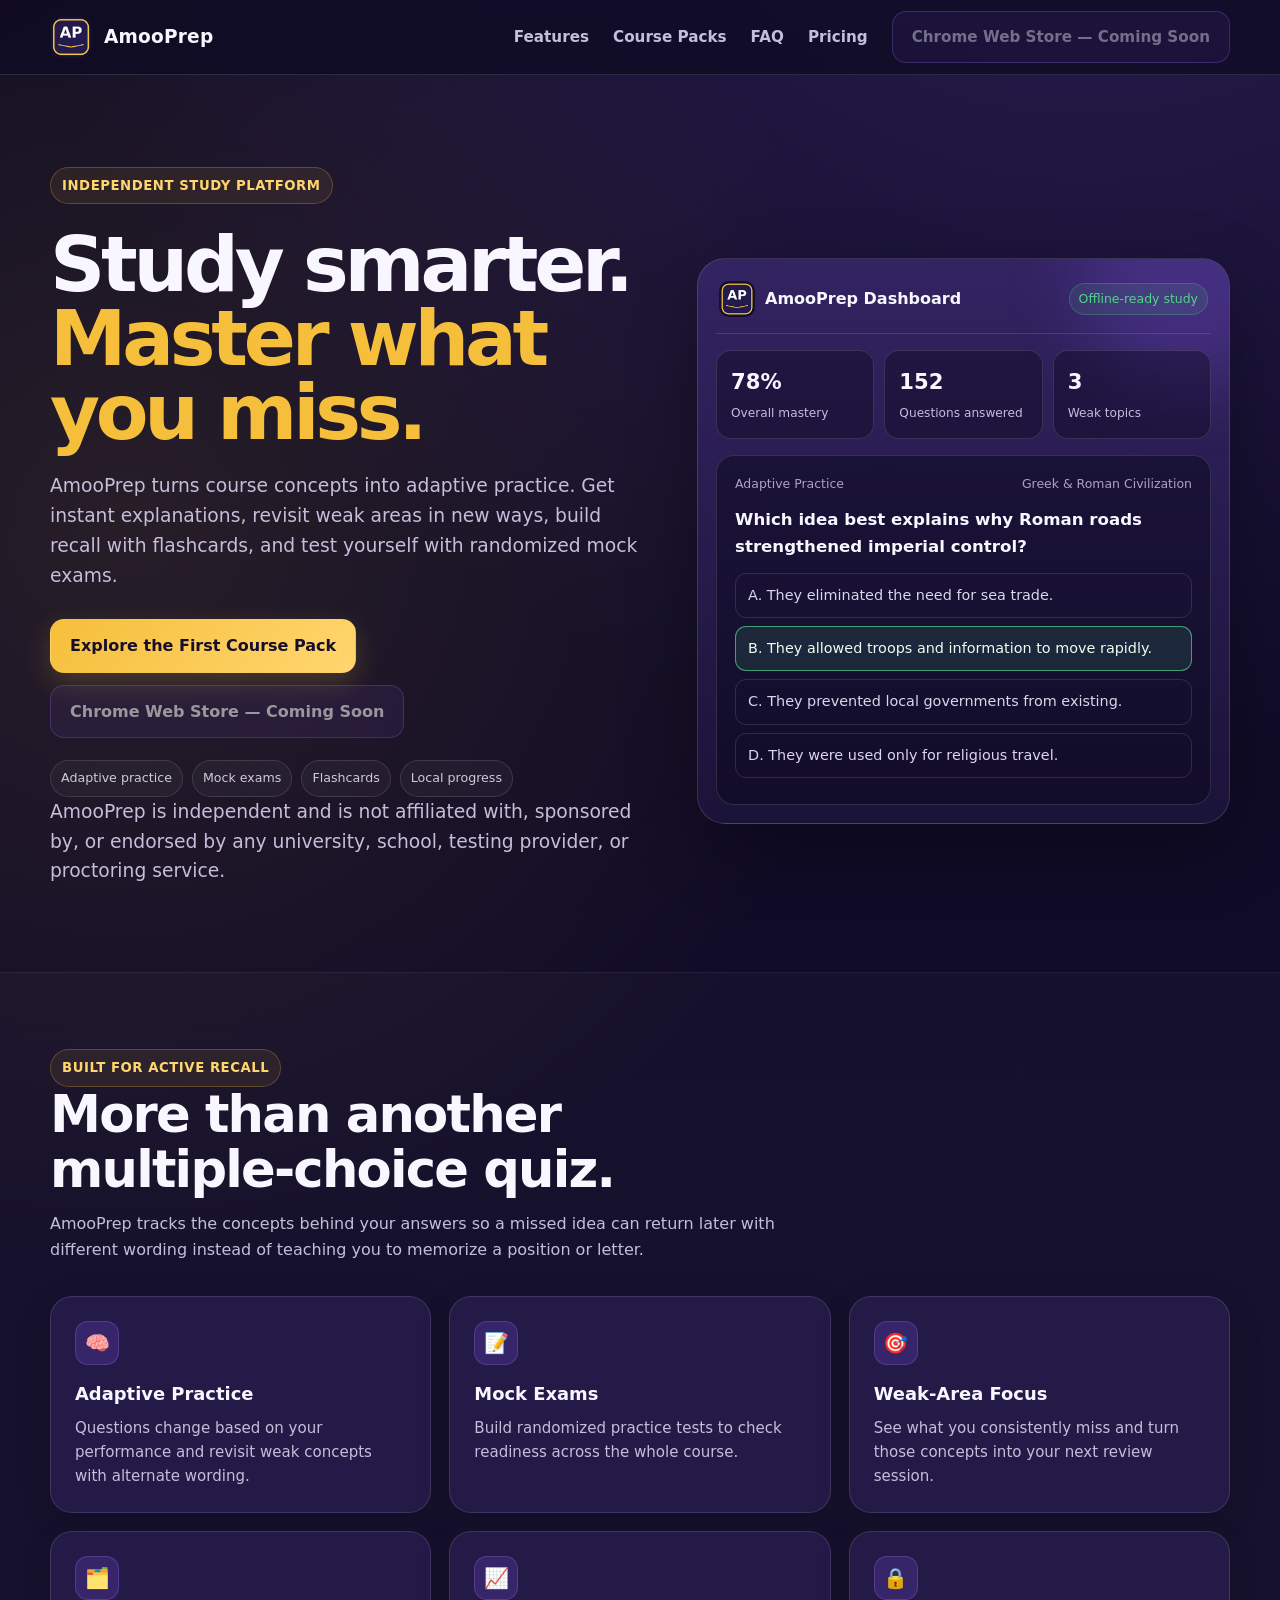
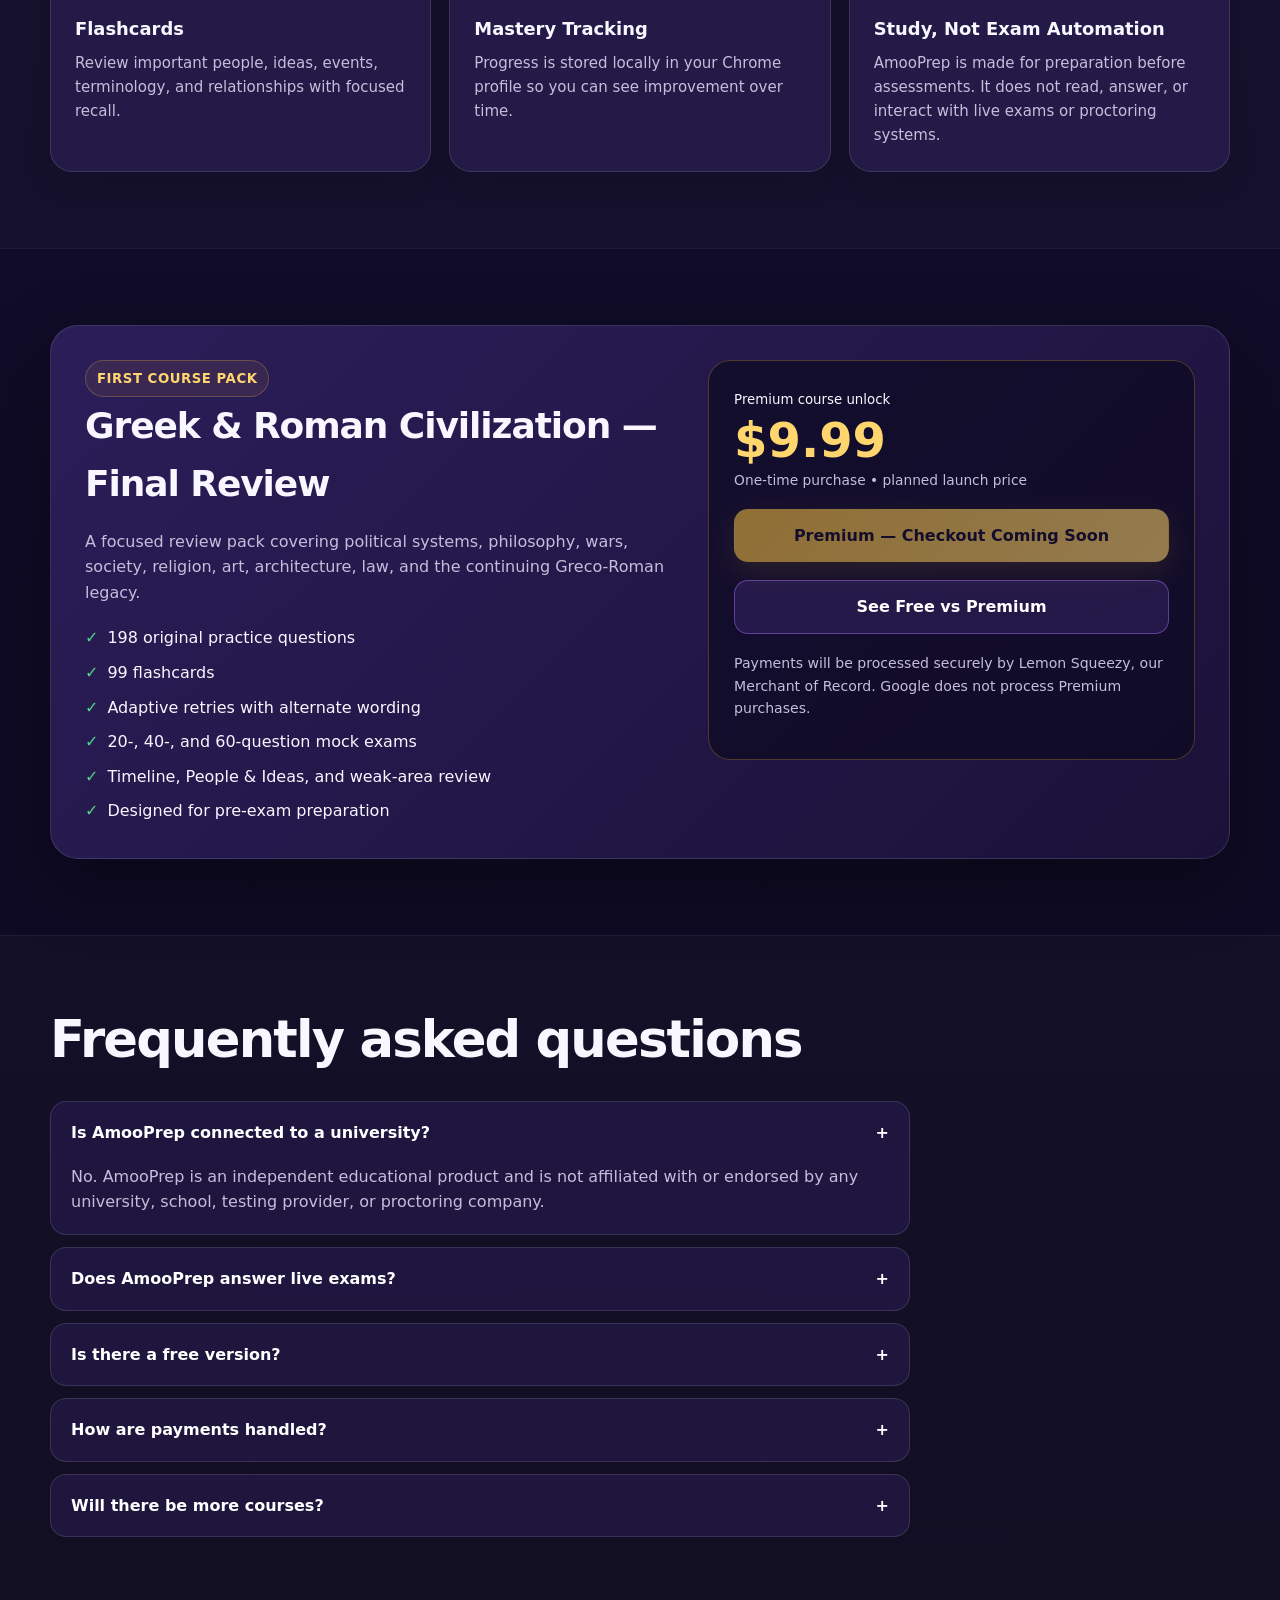
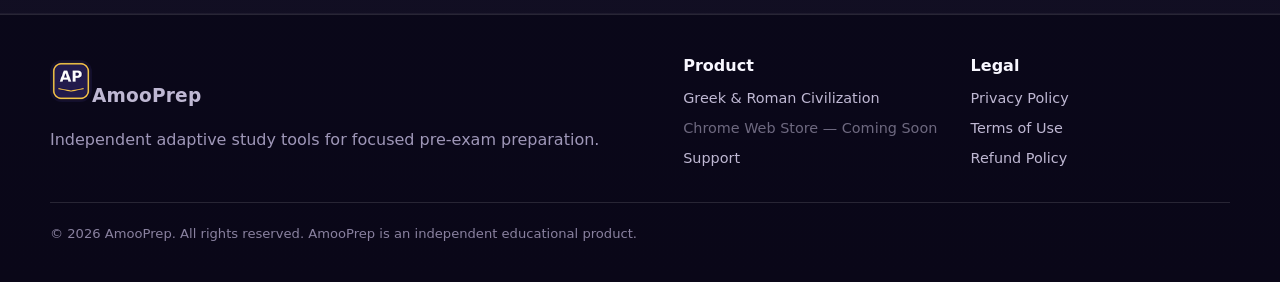
==== index.html @ d7d1823d "Add files via upload" ====
<!doctype html>
<html lang="en">
<head>
  <meta charset="utf-8">
  <meta name="viewport" content="width=device-width,initial-scale=1">
  <title>AmooPrep — Adaptive Study Companion</title>
  <meta name="description" content="AmooPrep is an independent adaptive study companion with practice questions, mock exams, flashcards, weak-area review, and progress tracking.">
  <meta name="theme-color" content="#0f0b24">
  <meta property="og:title" content="AmooPrep — Adaptive Study Companion">
  <meta property="og:description" content="Study with adaptive practice, mock exams, flashcards, and mastery tracking.">
  <link rel="icon" type="image/png" sizes="32x32" href="assets/amooprep-icon-32.png">
  <link rel="apple-touch-icon" href="assets/amooprep-icon-180.png">
  <link rel="stylesheet" href="styles.css">
</head>
<body>
<header class="nav">
  <div class="container nav-inner">
    <a class="brand" href="index.html"><img src="assets/amooprep-icon-64.png" alt="AmooPrep logo"><span>AmooPrep</span></a>
    <button class="menu-btn" aria-label="Open menu">☰</button>
    <nav class="nav-links" aria-label="Main navigation">
      <a href="#features">Features</a>
      <a href="#courses">Course Packs</a>
      <a href="#faq">FAQ</a>
      <a href="product.html">Pricing</a>
      <a class="btn btn-secondary" data-chrome-store href="product.html">Chrome Web Store</a>
    </nav>
  </div>
</header>

<main>
  <section class="hero">
    <div class="container hero-grid">
      <div>
        <span class="eyebrow">Independent study platform</span>
        <h1>Study smarter.<br><span class="gradient-text">Master what you miss.</span></h1>
        <p>AmooPrep turns course concepts into adaptive practice. Get instant explanations, revisit weak areas in new ways, build recall with flashcards, and test yourself with randomized mock exams.</p>
        <div class="hero-actions">
          <a class="btn btn-primary" href="product.html">Explore the First Course Pack</a>
          <a class="btn btn-secondary" data-chrome-store href="product.html">Install on Chrome</a>
        </div>
        <div class="badge-row">
          <span class="badge">Adaptive practice</span><span class="badge">Mock exams</span><span class="badge">Flashcards</span><span class="badge">Local progress</span>
        </div>
        <p class="micro">AmooPrep is independent and is not affiliated with, sponsored by, or endorsed by any university, school, testing provider, or proctoring service.</p>
      </div>
      <div class="app-preview" aria-label="AmooPrep interface preview">
        <div class="preview-top">
          <div class="preview-brand"><img src="assets/amooprep-icon-64.png" alt=""><span>AmooPrep Dashboard</span></div>
          <span class="status">Offline-ready study</span>
        </div>
        <div class="stats">
          <div class="stat"><b>78%</b><span>Overall mastery</span></div>
          <div class="stat"><b>152</b><span>Questions answered</span></div>
          <div class="stat"><b>3</b><span>Weak topics</span></div>
        </div>
        <div class="question-card">
          <div class="q-meta"><span>Adaptive Practice</span><span>Greek & Roman Civilization</span></div>
          <div class="q-title">Which idea best explains why Roman roads strengthened imperial control?</div>
          <div class="option">A. They eliminated the need for sea trade.</div>
          <div class="option correct">B. They allowed troops and information to move rapidly.</div>
          <div class="option">C. They prevented local governments from existing.</div>
          <div class="option">D. They were used only for religious travel.</div>
        </div>
      </div>
    </div>
  </section>

  <section class="section alt" id="features">
    <div class="container">
      <div class="section-head"><span class="eyebrow">Built for active recall</span><h2>More than another multiple-choice quiz.</h2><p>AmooPrep tracks the concepts behind your answers so a missed idea can return later with different wording instead of teaching you to memorize a position or letter.</p></div>
      <div class="grid-3">
        <div class="card"><div class="icon">🧠</div><h3>Adaptive Practice</h3><p>Questions change based on your performance and revisit weak concepts with alternate wording.</p></div>
        <div class="card"><div class="icon">📝</div><h3>Mock Exams</h3><p>Build randomized practice tests to check readiness across the whole course.</p></div>
        <div class="card"><div class="icon">🎯</div><h3>Weak-Area Focus</h3><p>See what you consistently miss and turn those concepts into your next review session.</p></div>
        <div class="card"><div class="icon">🗂️</div><h3>Flashcards</h3><p>Review important people, ideas, events, terminology, and relationships with focused recall.</p></div>
        <div class="card"><div class="icon">📈</div><h3>Mastery Tracking</h3><p>Progress is stored locally in your Chrome profile so you can see improvement over time.</p></div>
        <div class="card"><div class="icon">🔒</div><h3>Study, Not Exam Automation</h3><p>AmooPrep is made for preparation before assessments. It does not read, answer, or interact with live exams or proctoring systems.</p></div>
      </div>
    </div>
  </section>

  <section class="section" id="courses">
    <div class="container">
      <div class="course-panel">
        <div>
          <span class="eyebrow">First course pack</span>
          <h2>Greek & Roman Civilization — Final Review</h2>
          <p>A focused review pack covering political systems, philosophy, wars, society, religion, art, architecture, law, and the continuing Greco-Roman legacy.</p>
          <ul class="checklist">
            <li>198 original practice questions</li>
            <li>99 flashcards</li>
            <li>Adaptive retries with alternate wording</li>
            <li>20-, 40-, and 60-question mock exams</li>
            <li>Timeline, People & Ideas, and weak-area review</li>
            <li>Designed for pre-exam preparation</li>
          </ul>
        </div>
        <aside class="price-card">
          <small>Premium course unlock</small>
          <div class="price" data-price>$9.99</div>
          <div class="price-sub">One-time purchase • planned launch price</div>
          <a class="btn btn-primary" data-buy-premium href="product.html">Premium — Checkout Coming Soon</a>
          <a class="btn btn-secondary" href="product.html">See Free vs Premium</a>
          <p class="micro">Payments will be processed securely by Lemon Squeezy, our Merchant of Record. Google does not process Premium purchases.</p>
        </aside>
      </div>
    </div>
  </section>

  <section class="section alt" id="faq">
    <div class="container">
      <div class="section-head"><h2>Frequently asked questions</h2></div>
      <div class="faq">
        <div class="faq-item open"><button class="faq-q">Is AmooPrep connected to a university?<span>+</span></button><div class="faq-a">No. AmooPrep is an independent educational product and is not affiliated with or endorsed by any university, school, testing provider, or proctoring company.</div></div>
        <div class="faq-item"><button class="faq-q">Does AmooPrep answer live exams?<span>+</span></button><div class="faq-a">No. AmooPrep is a pre-exam study tool. It does not access, read, inject into, answer, or automate live exams or proctoring systems.</div></div>
        <div class="faq-item"><button class="faq-q">Is there a free version?<span>+</span></button><div class="faq-a">Yes. The planned Chrome extension includes a useful free starter set. Premium unlocks the larger course bank and full-length mock-exam options.</div></div>
        <div class="faq-item"><button class="faq-q">How are payments handled?<span>+</span></button><div class="faq-a">Premium checkout will be hosted by Lemon Squeezy. AmooPrep does not handle or store card numbers.</div></div>
        <div class="faq-item"><button class="faq-q">Will there be more courses?<span>+</span></button><div class="faq-a">Yes. AmooPrep is designed as a reusable study platform. Additional independent course packs can be added without creating a separate extension for every subject.</div></div>
      </div>
    </div>
  </section>
</main>

<footer class="footer">
  <div class="container">
    <div class="footer-grid">
      <div><a class="brand" href="index.html"><img src="assets/amooprep-icon-64.png" alt="AmooPrep logo"><span>AmooPrep</span></a><p>Independent adaptive study tools for focused pre-exam preparation.</p></div>
      <div><h4>Product</h4><a href="product.html">Greek & Roman Civilization</a><a data-chrome-store href="product.html">Chrome Extension</a><a href="contact.html">Support</a></div>
      <div><h4>Legal</h4><a href="privacy.html">Privacy Policy</a><a href="terms.html">Terms of Use</a><a href="refunds.html">Refund Policy</a></div>
    </div>
    <div class="copyright">© 2026 AmooPrep. All rights reserved. AmooPrep is an independent educational product.</div>
  </div>
</footer>
<script src="site-config.js"></script><script src="app.js"></script>
</body>
</html>
---- styles.css ----
:root {
  --bg: #0f0b24;
  --bg2: #171034;
  --surface: rgba(39, 29, 77, 0.86);
  --surface-strong: #241949;
  --text: #f8f7ff;
  --muted: #c4bedb;
  --gold: #f6bf3b;
  --gold2: #ffd66e;
  --purple: #8b5cf6;
  --purple2: #a970ff;
  --green: #53d38b;
  --red: #ff7b8f;
  --border: rgba(255,255,255,.12);
  --shadow: 0 24px 70px rgba(0,0,0,.32);
  --radius: 22px;
  --max: 1180px;
}
* { box-sizing: border-box; }
html { scroll-behavior: smooth; }
body {
  margin: 0;
  color: var(--text);
  background:
    radial-gradient(circle at 85% -10%, rgba(139,92,246,.25), transparent 28%),
    radial-gradient(circle at 10% 15%, rgba(246,191,59,.10), transparent 24%),
    linear-gradient(180deg, var(--bg) 0%, #110c29 46%, #0c091d 100%);
  font-family: Inter, ui-sans-serif, system-ui, -apple-system, BlinkMacSystemFont, "Segoe UI", sans-serif;
  line-height: 1.6;
  min-height: 100vh;
}
a { color: inherit; }
.container { width: min(var(--max), calc(100% - 40px)); margin-inline: auto; }
.nav {
  position: sticky; top: 0; z-index: 30;
  background: rgba(15,11,36,.82); backdrop-filter: blur(16px);
  border-bottom: 1px solid var(--border);
}
.nav-inner { min-height: 74px; display: flex; align-items: center; justify-content: space-between; gap: 24px; }
.brand { display: flex; align-items: center; gap: 12px; text-decoration: none; font-weight: 850; letter-spacing: .2px; }
.brand img { width: 42px; height: 42px; border-radius: 12px; }
.brand span { font-size: 1.16rem; }
.nav-links { display: flex; gap: 24px; align-items: center; }
.nav-links a { color: var(--muted); text-decoration: none; font-weight: 650; font-size: .95rem; }
.nav-links a:hover { color: #fff; }
.menu-btn { display:none; background:none; border:1px solid var(--border); color:#fff; border-radius:12px; padding:8px 11px; font-size:1.2rem; }
.btn { display:inline-flex; align-items:center; justify-content:center; gap:8px; border-radius:14px; padding:13px 19px; font-weight:800; text-decoration:none; border:1px solid transparent; cursor:pointer; transition:.18s ease; }
.btn:hover { transform: translateY(-2px); }
.btn-primary { color:#160e2c; background: linear-gradient(135deg, var(--gold), var(--gold2)); box-shadow: 0 10px 28px rgba(246,191,59,.2); }
.btn-secondary { background:rgba(139,92,246,.15); border-color:rgba(169,112,255,.45); color:#fff; }
.btn-disabled { opacity:.55; cursor:not-allowed; transform:none!important; }
.hero { padding: 92px 0 58px; }
.hero-grid { display:grid; grid-template-columns: 1.05fr .95fr; gap:58px; align-items:center; }
.eyebrow { display:inline-flex; align-items:center; gap:8px; border:1px solid rgba(246,191,59,.25); background:rgba(246,191,59,.08); color:var(--gold2); border-radius:999px; padding:7px 11px; font-weight:800; font-size:.83rem; letter-spacing:.04em; text-transform:uppercase; }
h1 { font-size: clamp(2.7rem, 6vw, 5.7rem); line-height:.96; margin:24px 0 22px; letter-spacing:-.055em; }
.gradient-text { color:var(--gold); }
.hero p { color:var(--muted); font-size:1.17rem; max-width:680px; margin:0 0 28px; }
.hero-actions { display:flex; flex-wrap:wrap; gap:12px; }
.micro { margin-top:18px; color:#9f97bf; font-size:.88rem; }
.app-preview { background: linear-gradient(180deg, rgba(52,37,100,.96), rgba(28,20,58,.96)); border:1px solid rgba(255,255,255,.13); border-radius:28px; box-shadow:var(--shadow); padding:18px; position:relative; overflow:hidden; }
.app-preview:before { content:""; position:absolute; width:220px; height:220px; border-radius:50%; background:rgba(139,92,246,.21); filter:blur(35px); top:-90px; right:-70px; }
.preview-top { display:flex; align-items:center; justify-content:space-between; gap:16px; padding:4px 3px 16px; border-bottom:1px solid var(--border); position:relative; }
.preview-brand { display:flex; align-items:center; gap:10px; font-weight:800; }
.preview-brand img { width:36px;height:36px;border-radius:10px; }
.status { font-size:.78rem; color:var(--green); padding:5px 9px; border-radius:999px; background:rgba(83,211,139,.1); border:1px solid rgba(83,211,139,.25); }
.stats { display:grid; grid-template-columns:repeat(3,1fr); gap:10px; margin:16px 0; position:relative; }
.stat { background:rgba(9,7,24,.38); border:1px solid var(--border); border-radius:15px; padding:14px; }
.stat b { display:block; font-size:1.32rem; }
.stat span { color:var(--muted); font-size:.76rem; }
.question-card { background:rgba(10,7,27,.48); border:1px solid var(--border); border-radius:18px; padding:18px; position:relative; }
.q-meta { display:flex; justify-content:space-between; color:#aaa2c5; font-size:.78rem; gap:12px; }
.q-title { font-weight:800; font-size:1.04rem; margin:13px 0; }
.option { padding:10px 12px; border-radius:11px; border:1px solid var(--border); margin:8px 0; color:#dbd6ea; font-size:.9rem; }
.option.correct { border-color:rgba(83,211,139,.7); background:rgba(83,211,139,.12); color:#eafff2; }
.section { padding:76px 0; }
.section.alt { background:rgba(255,255,255,.018); border-top:1px solid rgba(255,255,255,.05); border-bottom:1px solid rgba(255,255,255,.05); }
.section-head { max-width:760px; margin-bottom:34px; }
.section-head h2 { font-size:clamp(2rem,4vw,3.2rem); line-height:1.08; letter-spacing:-.035em; margin:0 0 14px; }
.section-head p { color:var(--muted); margin:0; }
.grid-3 { display:grid; grid-template-columns:repeat(3,1fr); gap:18px; }
.card { background:var(--surface); border:1px solid var(--border); border-radius:var(--radius); padding:24px; box-shadow:0 10px 35px rgba(0,0,0,.12); }
.card .icon { width:44px;height:44px;border-radius:13px;display:grid;place-items:center;background:rgba(139,92,246,.18);border:1px solid rgba(169,112,255,.28);font-size:1.25rem;margin-bottom:15px; }
.card h3 { margin:0 0 7px; font-size:1.12rem; }
.card p { color:var(--muted); margin:0; font-size:.94rem; }
.course-panel { display:grid; grid-template-columns:1.1fr .9fr; gap:28px; background:linear-gradient(135deg,rgba(45,31,92,.94),rgba(28,19,58,.94)); border:1px solid var(--border); border-radius:28px; padding:34px; box-shadow:var(--shadow); }
.course-panel h2 { margin:0 0 12px; font-size:2.25rem; letter-spacing:-.03em; }
.course-panel p { color:var(--muted); }
.checklist { list-style:none; padding:0; margin:20px 0 0; display:grid; gap:9px; }
.checklist li:before { content:"✓"; color:var(--green); font-weight:900; margin-right:9px; }
.price-card { background:rgba(10,7,27,.58); border:1px solid rgba(246,191,59,.25); border-radius:22px; padding:25px; align-self:start; }
.price { font-size:3rem; font-weight:900; line-height:1; margin:4px 0 5px; color:var(--gold2); }
.price-sub { color:var(--muted); font-size:.86rem; }
.price-card .btn { width:100%; margin-top:18px; }
.compare { display:grid; grid-template-columns:1fr 1fr; gap:14px; margin-top:22px; }
.compare div { border:1px solid var(--border); border-radius:15px; padding:15px; }
.compare strong { display:block; margin-bottom:8px; }
.compare ul { padding-left:18px; margin:0; color:var(--muted); font-size:.88rem; }
.faq { display:grid; gap:12px; max-width:860px; }
.faq-item { border:1px solid var(--border); background:rgba(38,27,75,.7); border-radius:16px; overflow:hidden; }
.faq-q { width:100%; border:0; background:none; color:#fff; padding:18px 20px; font:inherit; font-weight:800; text-align:left; display:flex; justify-content:space-between; cursor:pointer; }
.faq-a { display:none; color:var(--muted); padding:0 20px 19px; }
.faq-item.open .faq-a { display:block; }
.policy { padding:70px 0 90px; }
.policy article { max-width:850px; background:rgba(34,24,68,.74); border:1px solid var(--border); border-radius:24px; padding:34px; }
.policy h1 { font-size:2.7rem; line-height:1.08; margin:0 0 8px; letter-spacing:-.035em; }
.policy h2 { margin-top:30px; font-size:1.25rem; }
.policy p,.policy li { color:var(--muted); }
.notice { border-left:4px solid var(--gold); background:rgba(246,191,59,.08); padding:14px 16px; border-radius:0 12px 12px 0; color:#efe7c9; }
.footer { padding:38px 0; border-top:1px solid var(--border); background:rgba(6,4,17,.35); }
.footer-grid { display:grid; grid-template-columns:1.4fr .6fr .6fr; gap:28px; }
.footer p { color:#9f97b8; max-width:560px; }
.footer h4 { margin:0 0 8px; }
.footer a { display:block; color:#bfb8d3; text-decoration:none; margin:7px 0; font-size:.9rem; }
.footer a:hover { color:#fff; }
.copyright { margin-top:25px; padding-top:20px; border-top:1px solid var(--border); color:#89819f; font-size:.82rem; }
.badge-row { display:flex; flex-wrap:wrap; gap:9px; margin-top:22px; }
.badge { border:1px solid var(--border); border-radius:999px; padding:7px 10px; font-size:.79rem; color:#cfc9de; background:rgba(255,255,255,.035); }
@media (max-width: 900px) {
  .hero-grid,.course-panel,.footer-grid { grid-template-columns:1fr; }
  .grid-3 { grid-template-columns:1fr 1fr; }
  .hero { padding-top:66px; }
  .nav-links { position:absolute; inset:74px 0 auto 0; display:none; flex-direction:column; align-items:flex-start; padding:20px; background:#120d2a; border-bottom:1px solid var(--border); }
  .nav-links.open { display:flex; }
  .menu-btn { display:block; }
}
@media (max-width: 620px) {
  .container { width:min(var(--max),calc(100% - 24px)); }
  .grid-3,.stats,.compare { grid-template-columns:1fr; }
  .hero { padding-top:48px; }
  h1 { font-size:3.15rem; }
  .app-preview,.course-panel,.policy article { border-radius:19px; padding:20px; }
}
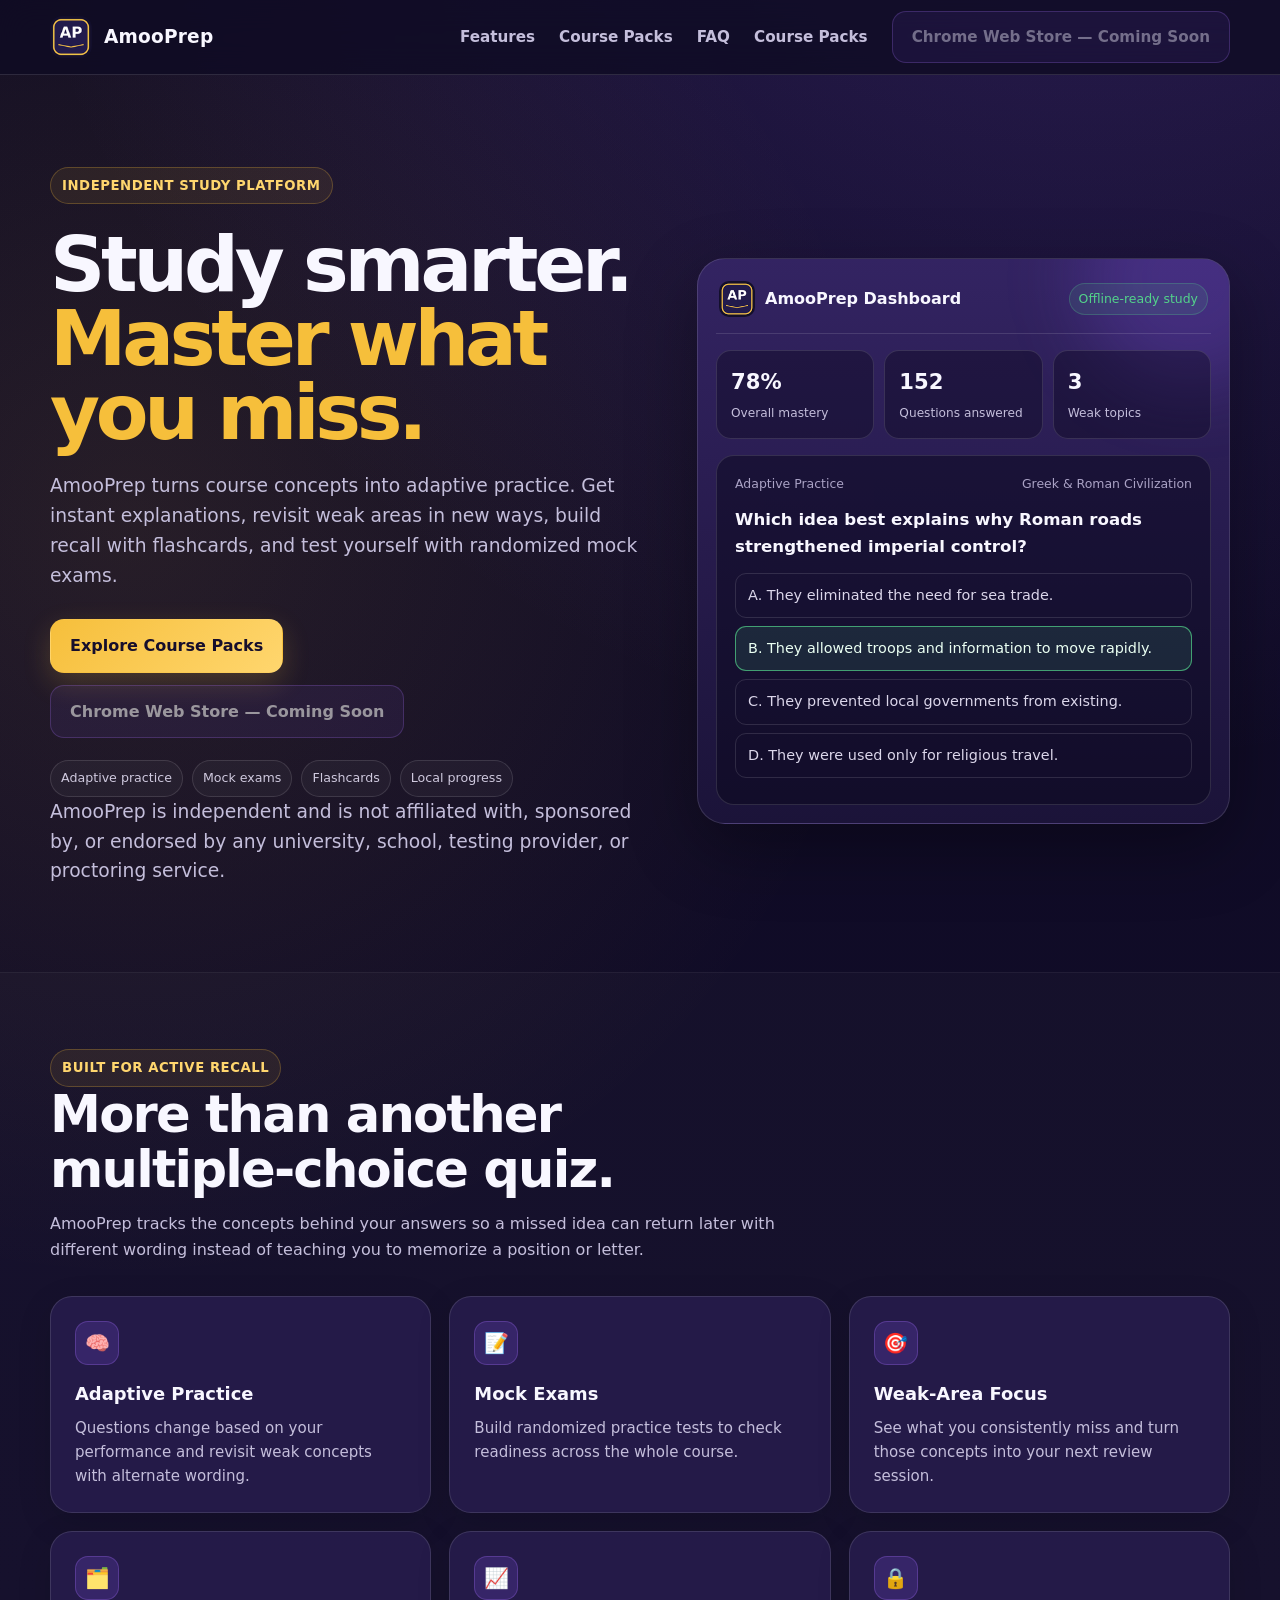
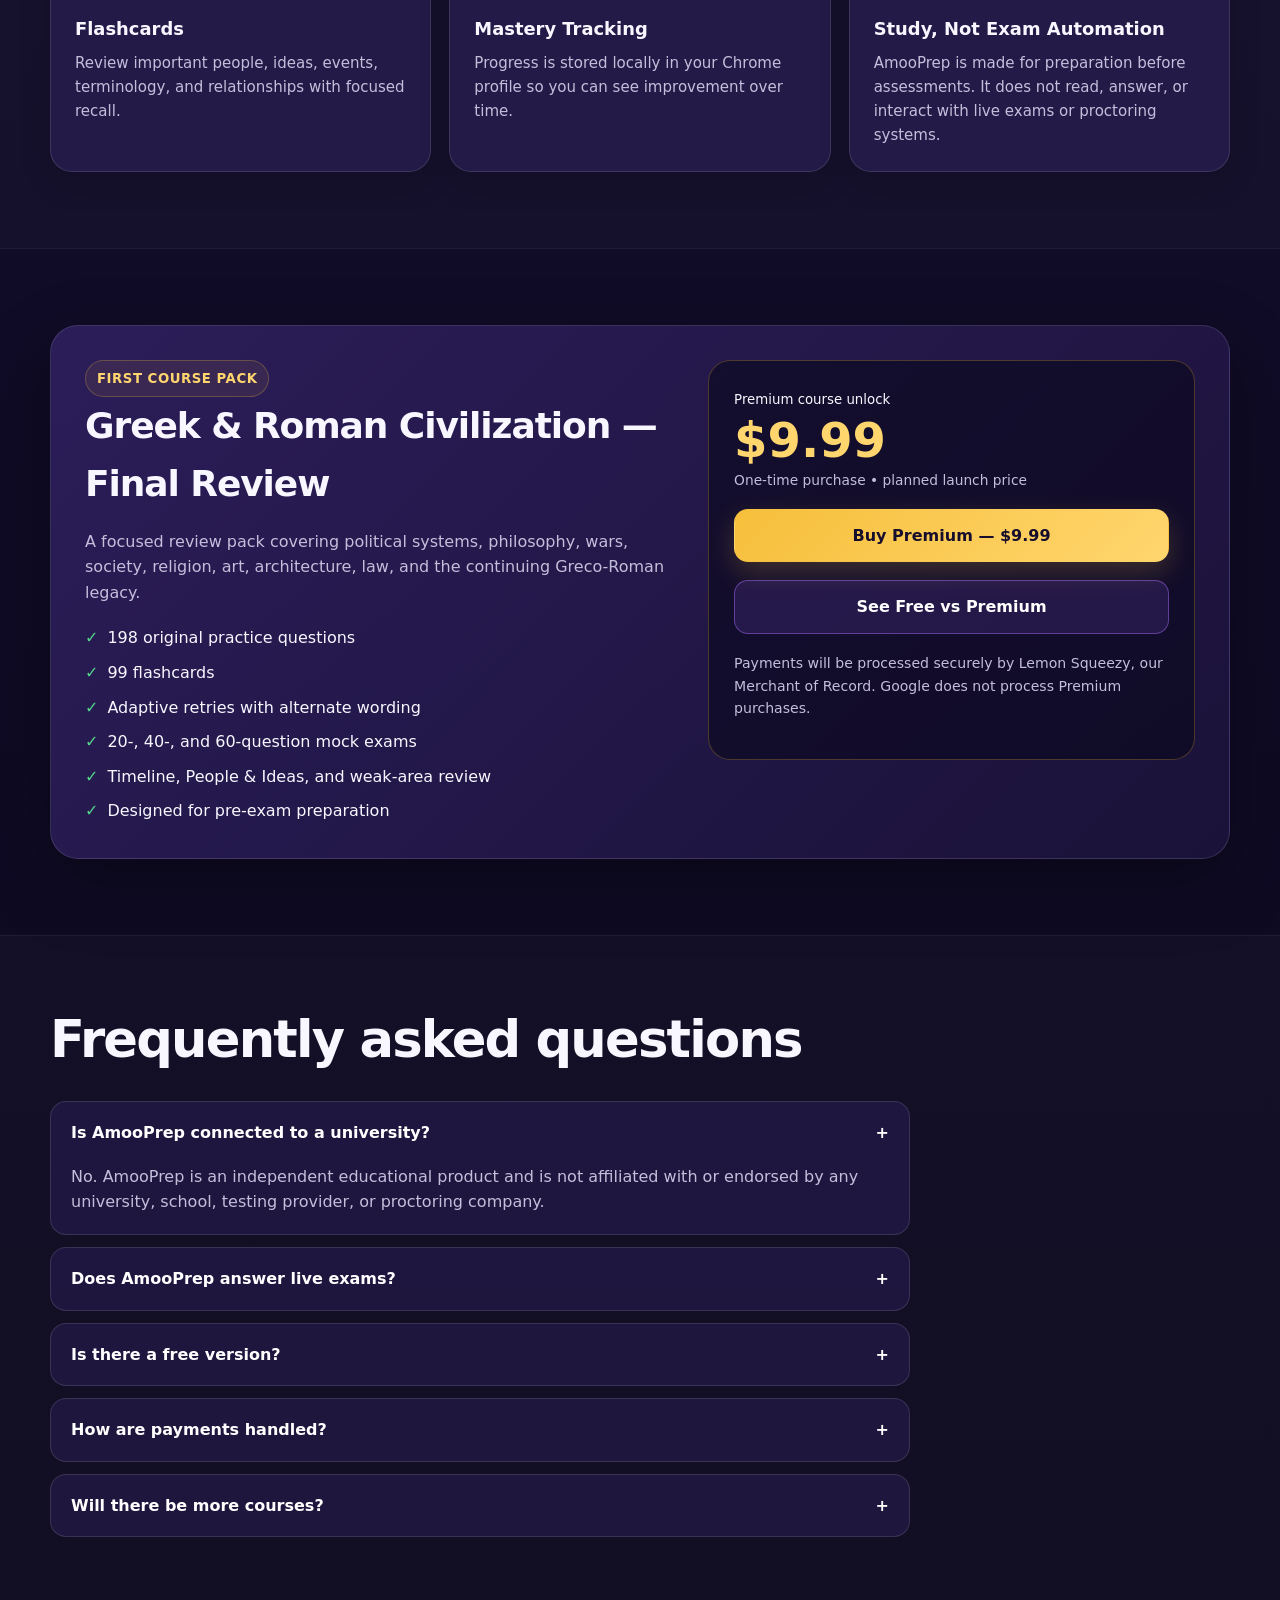
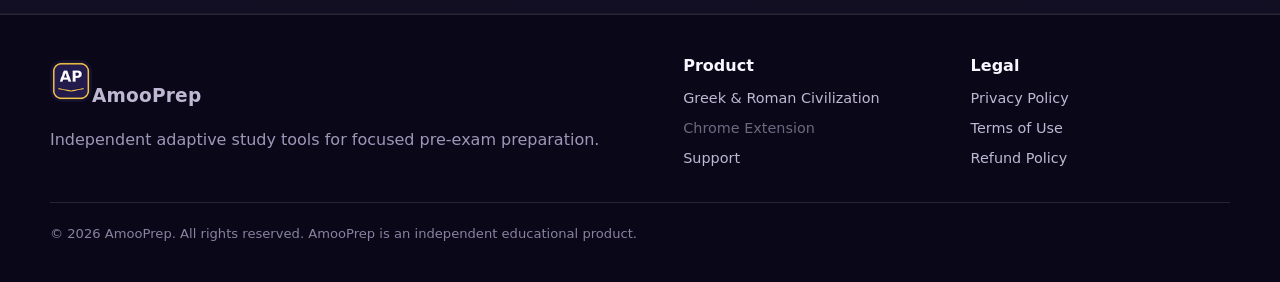
==== commit 6b24dbb9: "Add files via upload" ====
--- a/index.html
+++ b/index.html
@@ -21,8 +21,8 @@
       <a href="#features">Features</a>
       <a href="#courses">Course Packs</a>
       <a href="#faq">FAQ</a>
-      <a href="product.html">Pricing</a>
-      <a class="btn btn-secondary" data-chrome-store href="product.html">Chrome Web Store</a>
+      <a href="courses/index.html">Course Packs</a>
+      <a class="btn btn-secondary" data-chrome-store href="courses/index.html">Chrome Web Store</a>
     </nav>
   </div>
 </header>
@@ -35,8 +35,8 @@
         <h1>Study smarter.<br><span class="gradient-text">Master what you miss.</span></h1>
         <p>AmooPrep turns course concepts into adaptive practice. Get instant explanations, revisit weak areas in new ways, build recall with flashcards, and test yourself with randomized mock exams.</p>
         <div class="hero-actions">
-          <a class="btn btn-primary" href="product.html">Explore the First Course Pack</a>
-          <a class="btn btn-secondary" data-chrome-store href="product.html">Install on Chrome</a>
+          <a class="btn btn-primary" href="courses/index.html">Explore Course Packs</a>
+          <a class="btn btn-secondary" data-chrome-store href="courses/index.html">Install on Chrome</a>
         </div>
         <div class="badge-row">
           <span class="badge">Adaptive practice</span><span class="badge">Mock exams</span><span class="badge">Flashcards</span><span class="badge">Local progress</span>
@@ -97,10 +97,10 @@
         </div>
         <aside class="price-card">
           <small>Premium course unlock</small>
-          <div class="price" data-price>$9.99</div>
+          <div class="price" data-price data-course-id="greek-roman-civilization">$9.99</div>
           <div class="price-sub">One-time purchase • planned launch price</div>
-          <a class="btn btn-primary" data-buy-premium href="product.html">Premium — Checkout Coming Soon</a>
-          <a class="btn btn-secondary" href="product.html">See Free vs Premium</a>
+          <a class="btn btn-primary" data-buy-premium data-course-id="greek-roman-civilization" href="courses/greek-roman-civilization.html">Buy Premium — $9.99</a>
+          <a class="btn btn-secondary" href="courses/greek-roman-civilization.html">See Free vs Premium</a>
           <p class="micro">Payments will be processed securely by Lemon Squeezy, our Merchant of Record. Google does not process Premium purchases.</p>
         </aside>
       </div>
@@ -125,7 +125,7 @@
   <div class="container">
     <div class="footer-grid">
       <div><a class="brand" href="index.html"><img src="assets/amooprep-icon-64.png" alt="AmooPrep logo"><span>AmooPrep</span></a><p>Independent adaptive study tools for focused pre-exam preparation.</p></div>
-      <div><h4>Product</h4><a href="product.html">Greek & Roman Civilization</a><a data-chrome-store href="product.html">Chrome Extension</a><a href="contact.html">Support</a></div>
+      <div><h4>Product</h4><a href="courses/greek-roman-civilization.html">Greek & Roman Civilization</a><a data-chrome-store href="courses/index.html">Chrome Extension</a><a href="contact.html">Support</a></div>
       <div><h4>Legal</h4><a href="privacy.html">Privacy Policy</a><a href="terms.html">Terms of Use</a><a href="refunds.html">Refund Policy</a></div>
     </div>
     <div class="copyright">© 2026 AmooPrep. All rights reserved. AmooPrep is an independent educational product.</div>
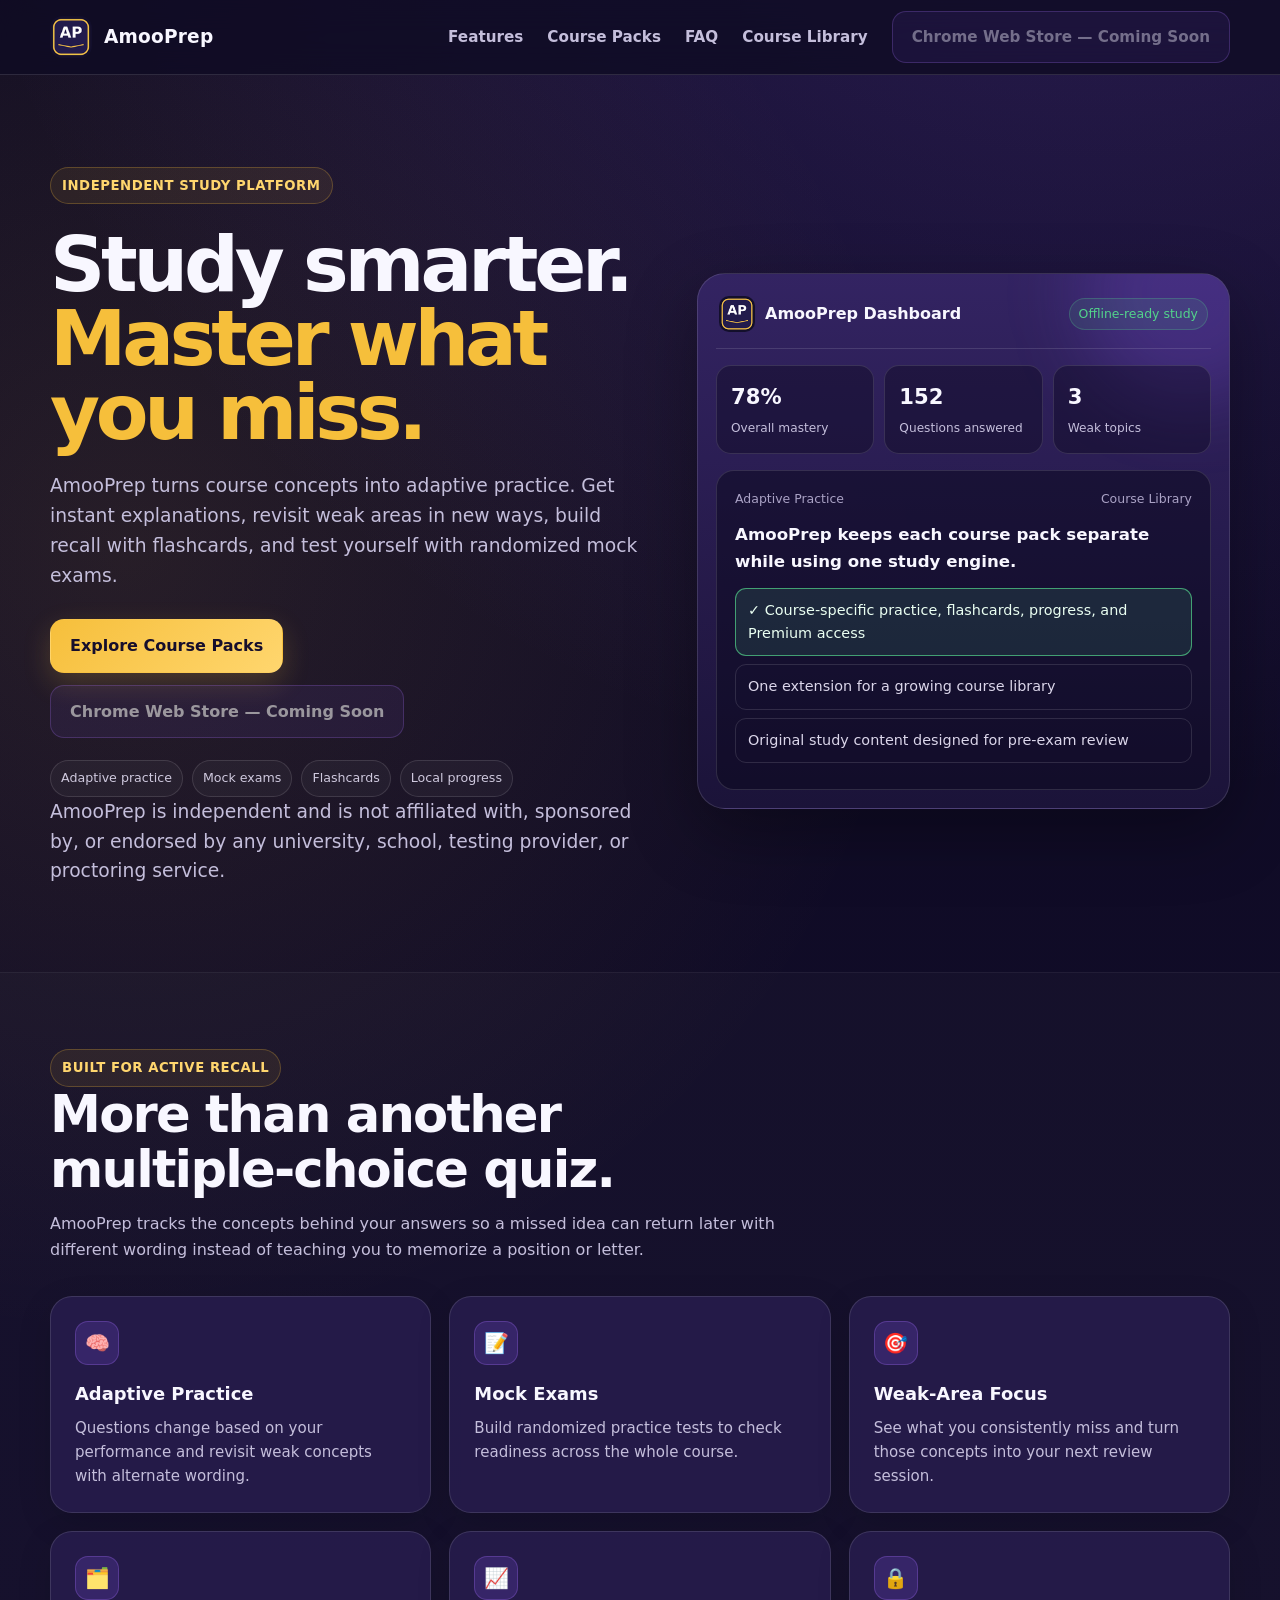
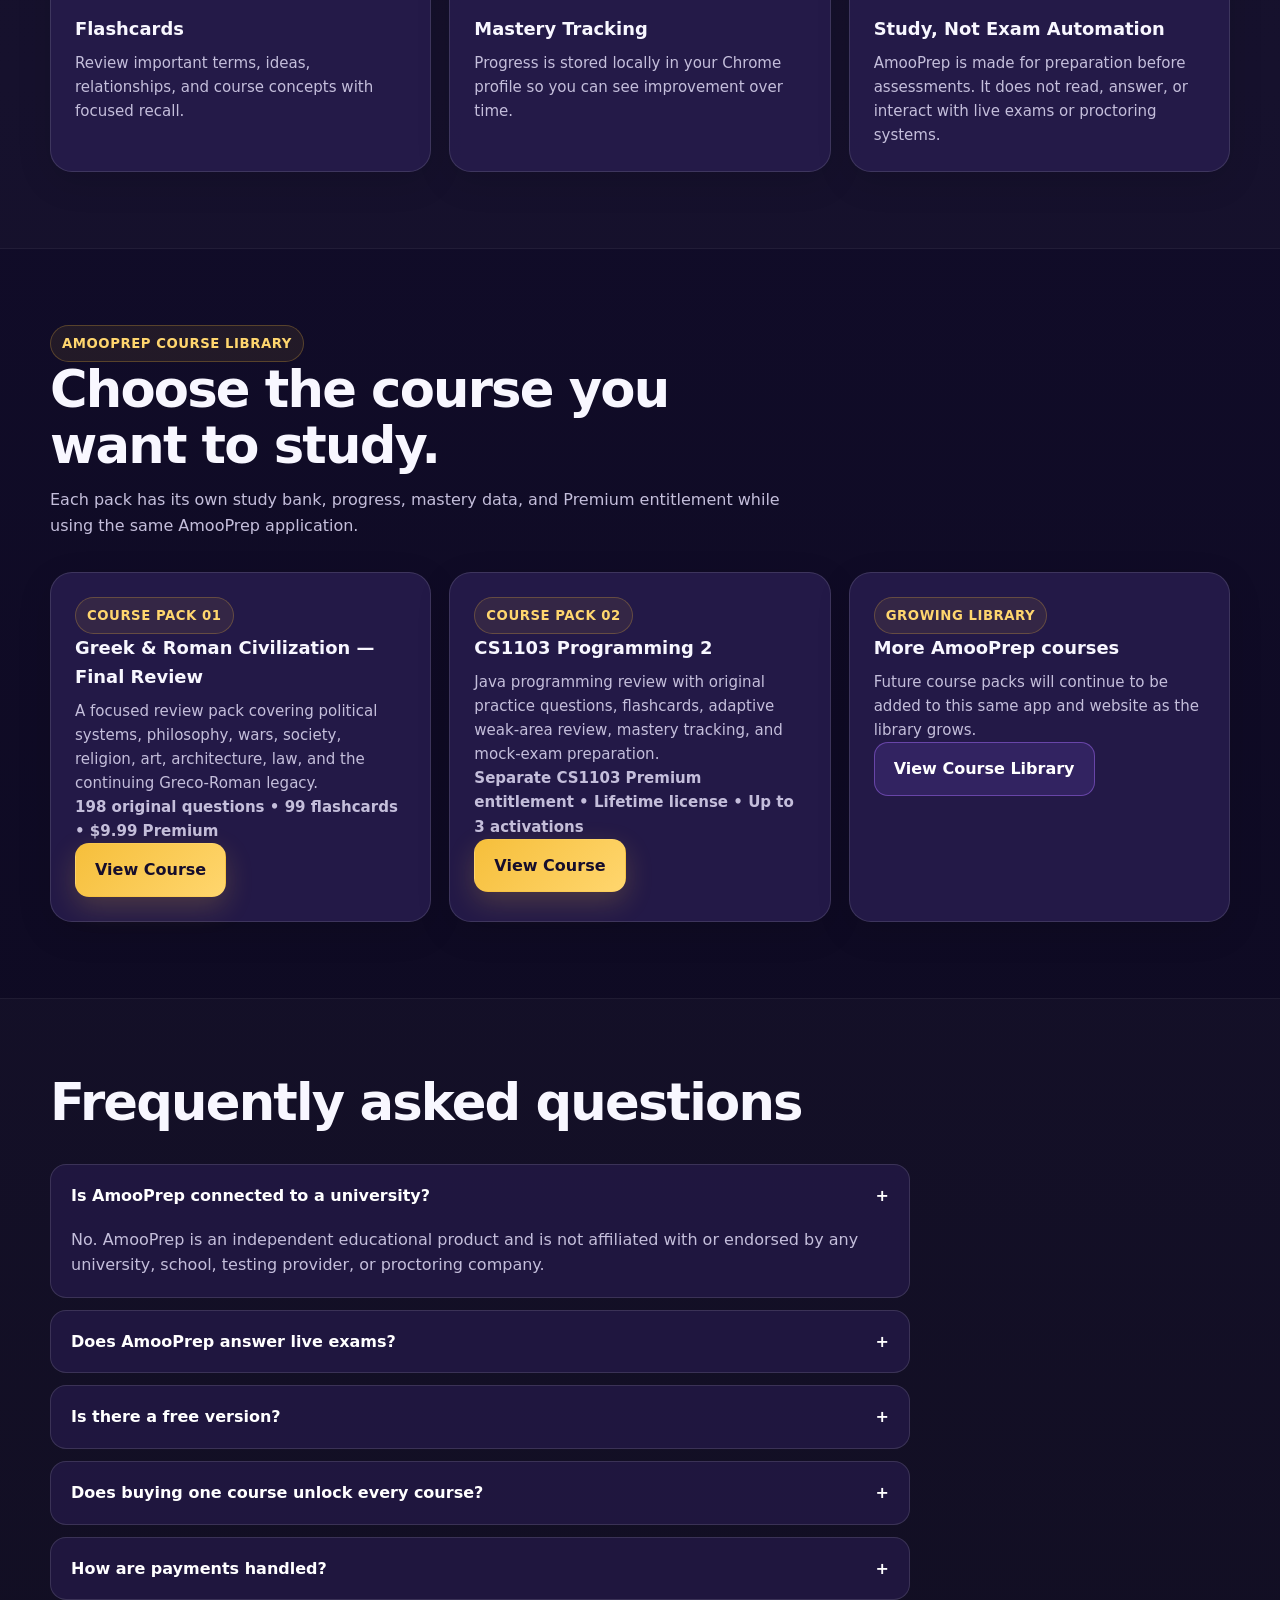
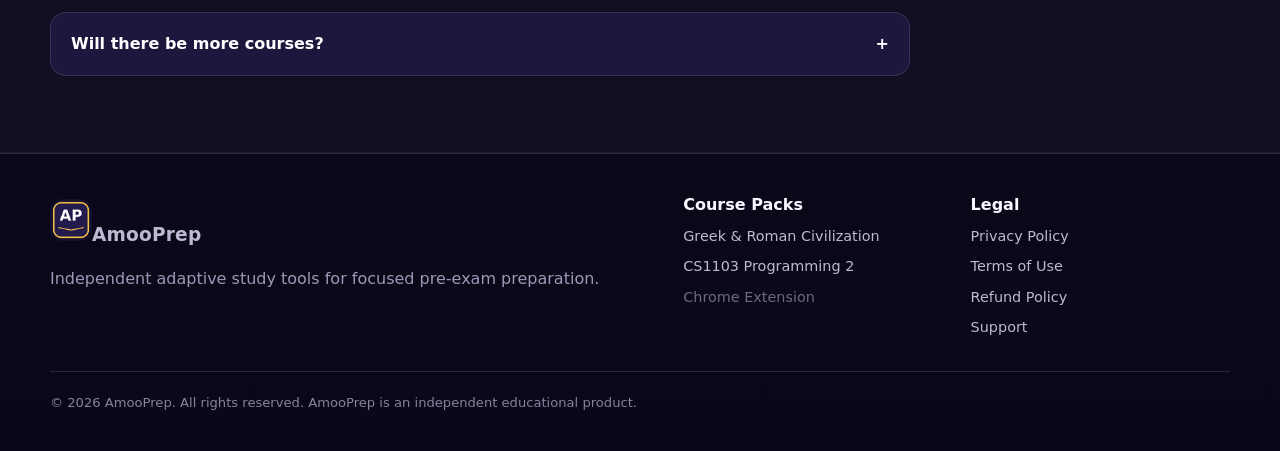
==== commit 0e5c5ca1: "Add CS1103 course pack to AmooPrep homepage" ====
--- a/index.html
+++ b/index.html
@@ -21,7 +21,7 @@
       <a href="#features">Features</a>
       <a href="#courses">Course Packs</a>
       <a href="#faq">FAQ</a>
-      <a href="courses/index.html">Course Packs</a>
+      <a href="courses/index.html">Course Library</a>
       <a class="btn btn-secondary" data-chrome-store href="courses/index.html">Chrome Web Store</a>
     </nav>
   </div>
@@ -54,12 +54,11 @@
           <div class="stat"><b>3</b><span>Weak topics</span></div>
         </div>
         <div class="question-card">
-          <div class="q-meta"><span>Adaptive Practice</span><span>Greek & Roman Civilization</span></div>
-          <div class="q-title">Which idea best explains why Roman roads strengthened imperial control?</div>
-          <div class="option">A. They eliminated the need for sea trade.</div>
-          <div class="option correct">B. They allowed troops and information to move rapidly.</div>
-          <div class="option">C. They prevented local governments from existing.</div>
-          <div class="option">D. They were used only for religious travel.</div>
+          <div class="q-meta"><span>Adaptive Practice</span><span>Course Library</span></div>
+          <div class="q-title">AmooPrep keeps each course pack separate while using one study engine.</div>
+          <div class="option correct">✓ Course-specific practice, flashcards, progress, and Premium access</div>
+          <div class="option">One extension for a growing course library</div>
+          <div class="option">Original study content designed for pre-exam review</div>
         </div>
       </div>
     </div>
@@ -72,7 +71,7 @@
         <div class="card"><div class="icon">🧠</div><h3>Adaptive Practice</h3><p>Questions change based on your performance and revisit weak concepts with alternate wording.</p></div>
         <div class="card"><div class="icon">📝</div><h3>Mock Exams</h3><p>Build randomized practice tests to check readiness across the whole course.</p></div>
         <div class="card"><div class="icon">🎯</div><h3>Weak-Area Focus</h3><p>See what you consistently miss and turn those concepts into your next review session.</p></div>
-        <div class="card"><div class="icon">🗂️</div><h3>Flashcards</h3><p>Review important people, ideas, events, terminology, and relationships with focused recall.</p></div>
+        <div class="card"><div class="icon">🗂️</div><h3>Flashcards</h3><p>Review important terms, ideas, relationships, and course concepts with focused recall.</p></div>
         <div class="card"><div class="icon">📈</div><h3>Mastery Tracking</h3><p>Progress is stored locally in your Chrome profile so you can see improvement over time.</p></div>
         <div class="card"><div class="icon">🔒</div><h3>Study, Not Exam Automation</h3><p>AmooPrep is made for preparation before assessments. It does not read, answer, or interact with live exams or proctoring systems.</p></div>
       </div>
@@ -81,28 +80,11 @@
 
   <section class="section" id="courses">
     <div class="container">
-      <div class="course-panel">
-        <div>
-          <span class="eyebrow">First course pack</span>
-          <h2>Greek & Roman Civilization — Final Review</h2>
-          <p>A focused review pack covering political systems, philosophy, wars, society, religion, art, architecture, law, and the continuing Greco-Roman legacy.</p>
-          <ul class="checklist">
-            <li>198 original practice questions</li>
-            <li>99 flashcards</li>
-            <li>Adaptive retries with alternate wording</li>
-            <li>20-, 40-, and 60-question mock exams</li>
-            <li>Timeline, People & Ideas, and weak-area review</li>
-            <li>Designed for pre-exam preparation</li>
-          </ul>
-        </div>
-        <aside class="price-card">
-          <small>Premium course unlock</small>
-          <div class="price" data-price data-course-id="greek-roman-civilization">$9.99</div>
-          <div class="price-sub">One-time purchase • planned launch price</div>
-          <a class="btn btn-primary" data-buy-premium data-course-id="greek-roman-civilization" href="courses/greek-roman-civilization.html">Buy Premium — $9.99</a>
-          <a class="btn btn-secondary" href="courses/greek-roman-civilization.html">See Free vs Premium</a>
-          <p class="micro">Payments will be processed securely by Lemon Squeezy, our Merchant of Record. Google does not process Premium purchases.</p>
-        </aside>
+      <div class="section-head"><span class="eyebrow">AmooPrep Course Library</span><h2>Choose the course you want to study.</h2><p>Each pack has its own study bank, progress, mastery data, and Premium entitlement while using the same AmooPrep application.</p></div>
+      <div class="grid-3">
+        <div class="card"><span class="eyebrow">Course pack 01</span><h3>Greek & Roman Civilization — Final Review</h3><p>A focused review pack covering political systems, philosophy, wars, society, religion, art, architecture, law, and the continuing Greco-Roman legacy.</p><p><strong>198 original questions • 99 flashcards • $9.99 Premium</strong></p><a class="btn btn-primary" href="courses/greek-roman-civilization.html">View Course</a></div>
+        <div class="card"><span class="eyebrow">Course pack 02</span><h3>CS1103 Programming 2</h3><p>Java programming review with original practice questions, flashcards, adaptive weak-area review, mastery tracking, and mock-exam preparation.</p><p><strong>Separate CS1103 Premium entitlement • Lifetime license • Up to 3 activations</strong></p><a class="btn btn-primary" href="courses/cs1103-programming-2.html">View Course</a></div>
+        <div class="card"><span class="eyebrow">Growing library</span><h3>More AmooPrep courses</h3><p>Future course packs will continue to be added to this same app and website as the library grows.</p><a class="btn btn-secondary" href="courses/index.html">View Course Library</a></div>
       </div>
     </div>
   </section>
@@ -113,9 +95,10 @@
       <div class="faq">
         <div class="faq-item open"><button class="faq-q">Is AmooPrep connected to a university?<span>+</span></button><div class="faq-a">No. AmooPrep is an independent educational product and is not affiliated with or endorsed by any university, school, testing provider, or proctoring company.</div></div>
         <div class="faq-item"><button class="faq-q">Does AmooPrep answer live exams?<span>+</span></button><div class="faq-a">No. AmooPrep is a pre-exam study tool. It does not access, read, inject into, answer, or automate live exams or proctoring systems.</div></div>
-        <div class="faq-item"><button class="faq-q">Is there a free version?<span>+</span></button><div class="faq-a">Yes. The planned Chrome extension includes a useful free starter set. Premium unlocks the larger course bank and full-length mock-exam options.</div></div>
-        <div class="faq-item"><button class="faq-q">How are payments handled?<span>+</span></button><div class="faq-a">Premium checkout will be hosted by Lemon Squeezy. AmooPrep does not handle or store card numbers.</div></div>
-        <div class="faq-item"><button class="faq-q">Will there be more courses?<span>+</span></button><div class="faq-a">Yes. AmooPrep is designed as a reusable study platform. Additional independent course packs can be added without creating a separate extension for every subject.</div></div>
+        <div class="faq-item"><button class="faq-q">Is there a free version?<span>+</span></button><div class="faq-a">Yes. Course packs can include a useful free starter set, while Premium expands the available study bank and review features for that individual course.</div></div>
+        <div class="faq-item"><button class="faq-q">Does buying one course unlock every course?<span>+</span></button><div class="faq-a">No. Premium access is course-specific. Purchasing one AmooPrep course pack does not automatically unlock another course.</div></div>
+        <div class="faq-item"><button class="faq-q">How are payments handled?<span>+</span></button><div class="faq-a">Premium checkout is hosted by Lemon Squeezy. AmooPrep does not handle or store card numbers.</div></div>
+        <div class="faq-item"><button class="faq-q">Will there be more courses?<span>+</span></button><div class="faq-a">Yes. AmooPrep is designed as a reusable multi-course study platform, so additional course packs can be added without creating a separate extension for each subject.</div></div>
       </div>
     </div>
   </section>
@@ -125,8 +108,8 @@
   <div class="container">
     <div class="footer-grid">
       <div><a class="brand" href="index.html"><img src="assets/amooprep-icon-64.png" alt="AmooPrep logo"><span>AmooPrep</span></a><p>Independent adaptive study tools for focused pre-exam preparation.</p></div>
-      <div><h4>Product</h4><a href="courses/greek-roman-civilization.html">Greek & Roman Civilization</a><a data-chrome-store href="courses/index.html">Chrome Extension</a><a href="contact.html">Support</a></div>
-      <div><h4>Legal</h4><a href="privacy.html">Privacy Policy</a><a href="terms.html">Terms of Use</a><a href="refunds.html">Refund Policy</a></div>
+      <div><h4>Course Packs</h4><a href="courses/greek-roman-civilization.html">Greek & Roman Civilization</a><a href="courses/cs1103-programming-2.html">CS1103 Programming 2</a><a data-chrome-store href="courses/index.html">Chrome Extension</a></div>
+      <div><h4>Legal</h4><a href="privacy.html">Privacy Policy</a><a href="terms.html">Terms of Use</a><a href="refunds.html">Refund Policy</a><a href="contact.html">Support</a></div>
     </div>
     <div class="copyright">© 2026 AmooPrep. All rights reserved. AmooPrep is an independent educational product.</div>
   </div>
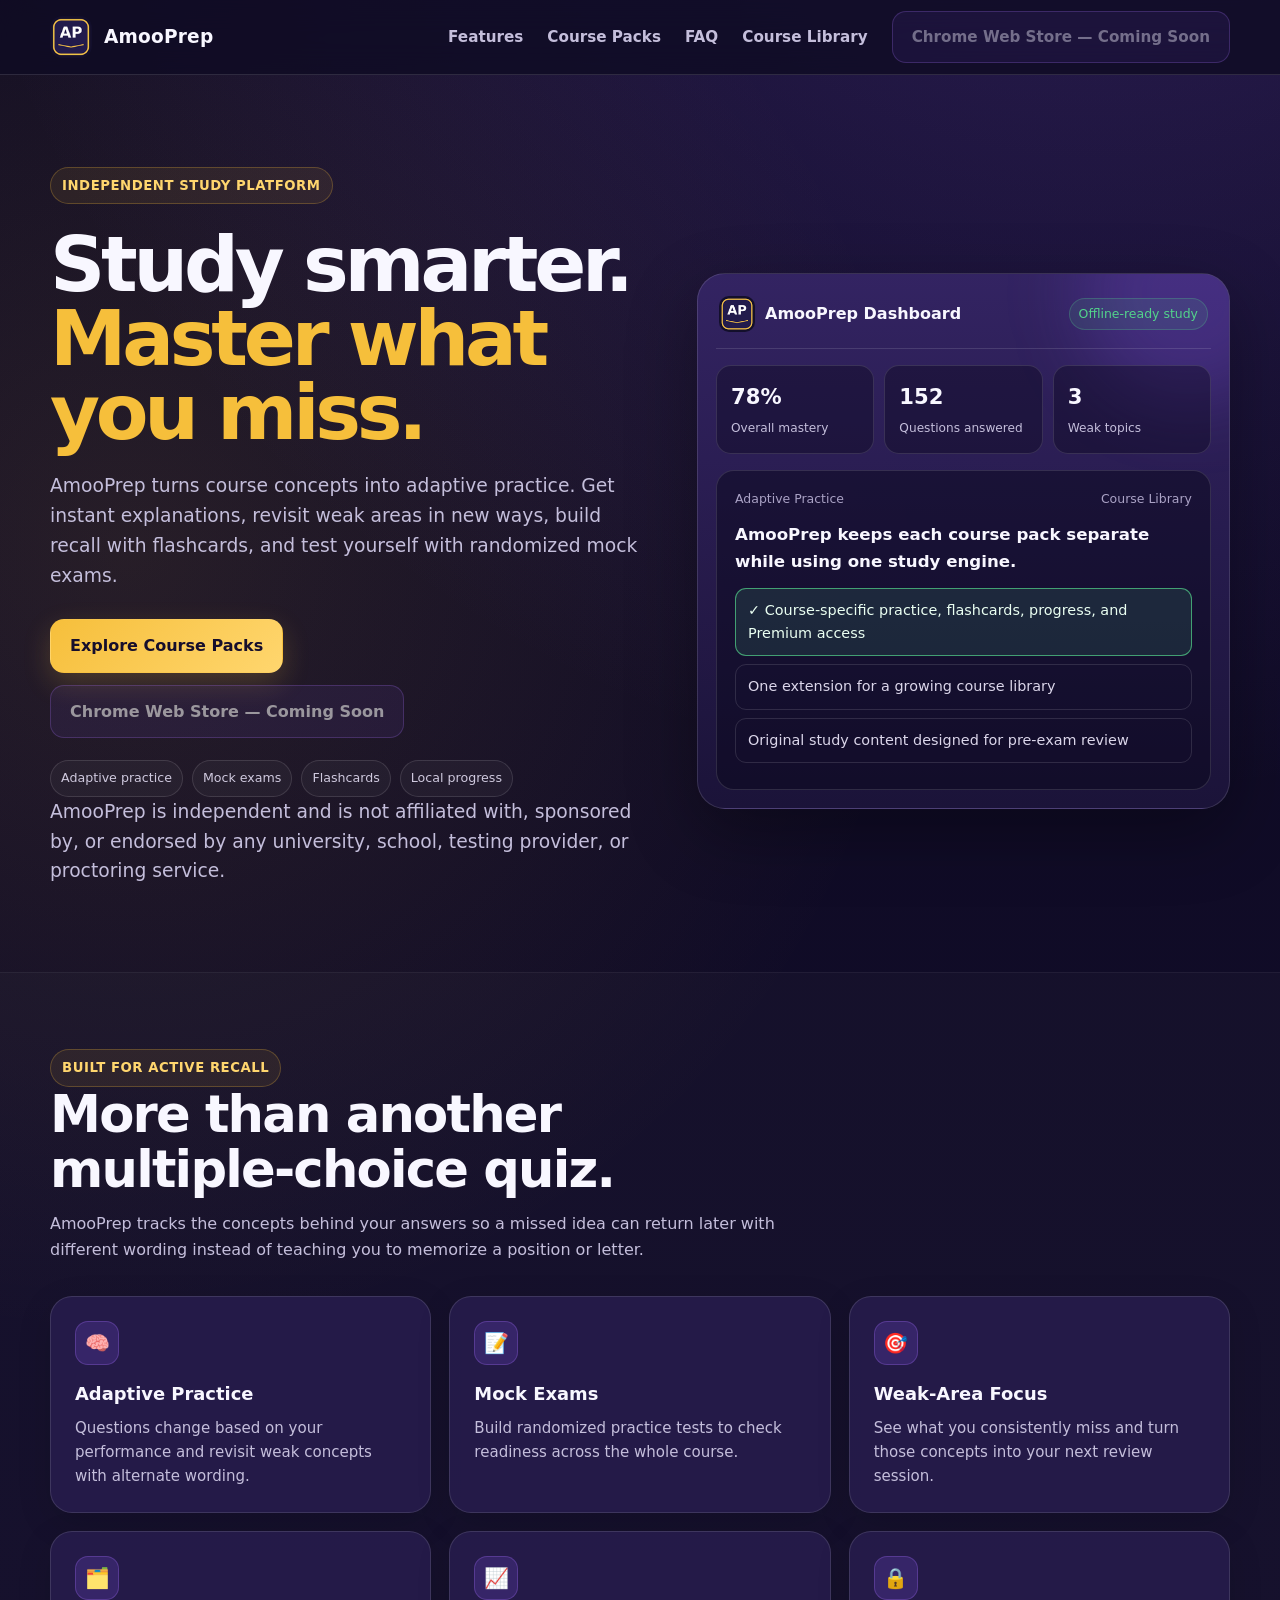
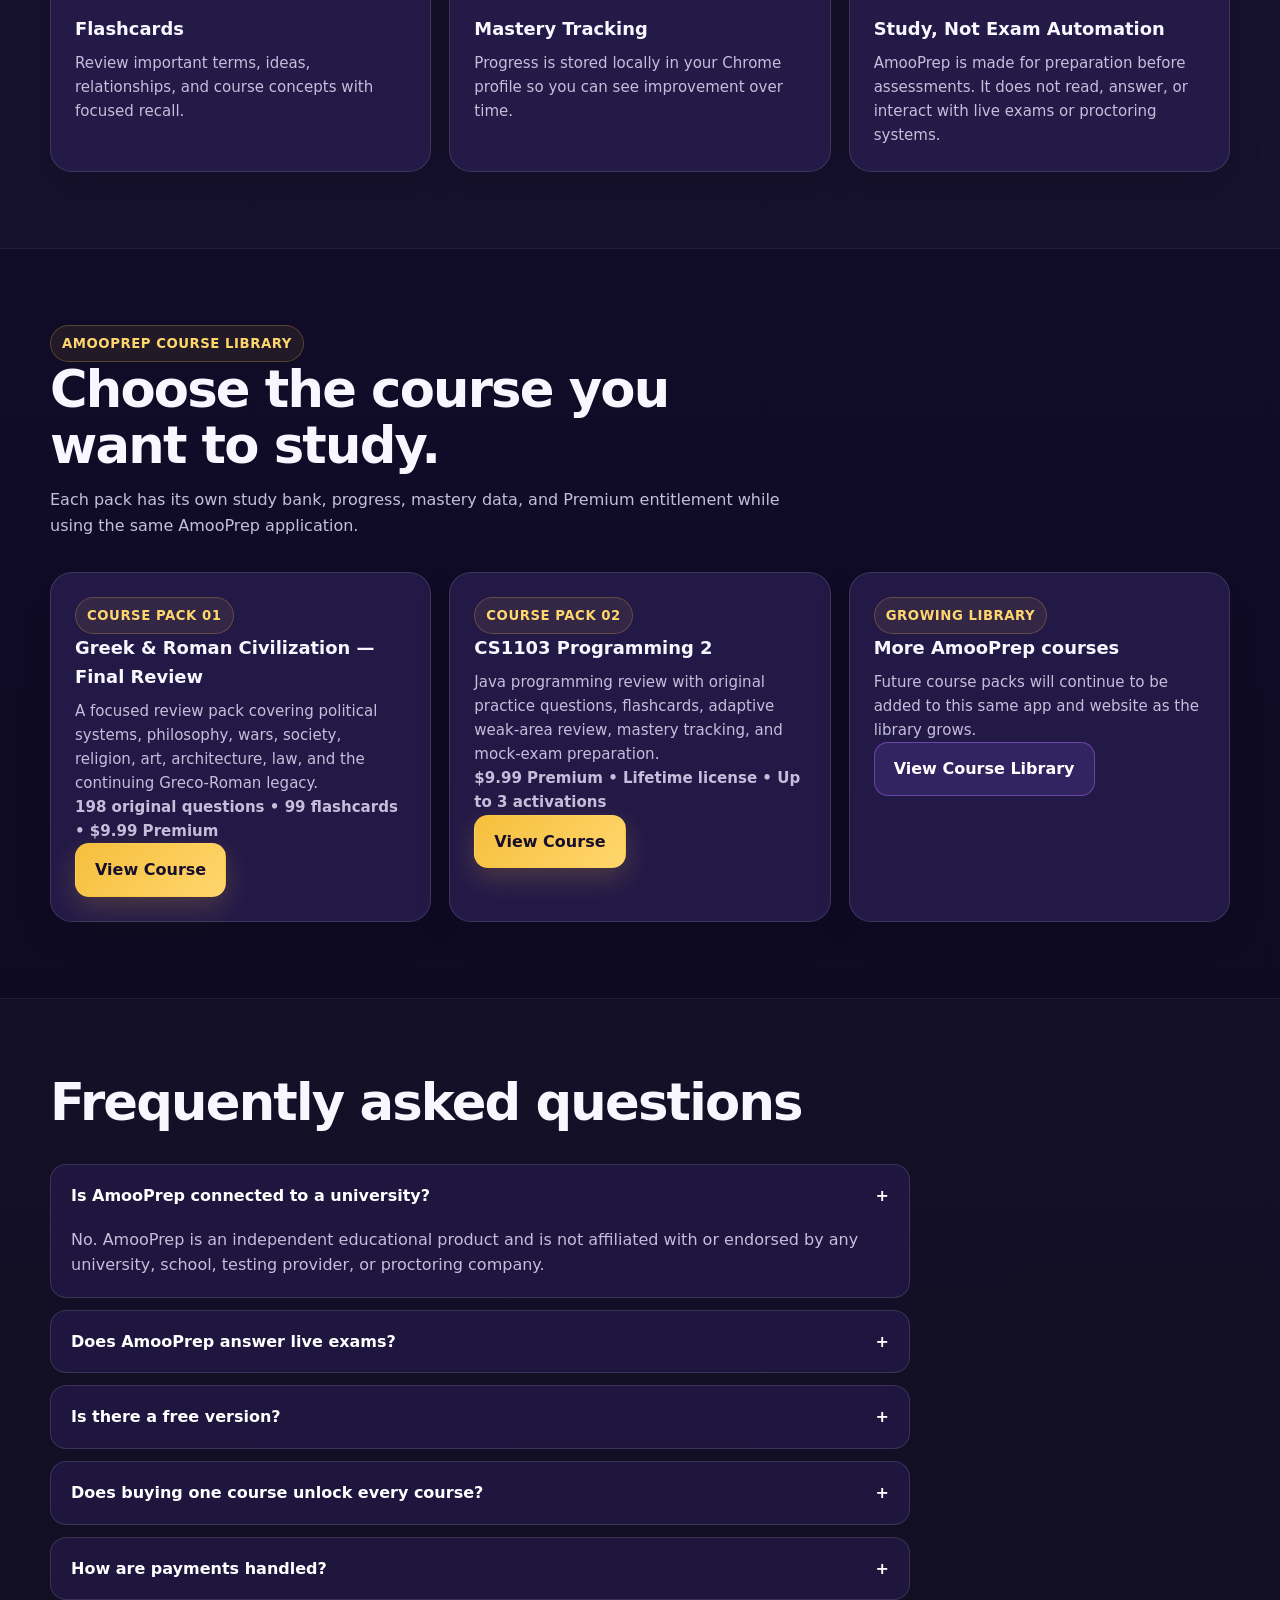
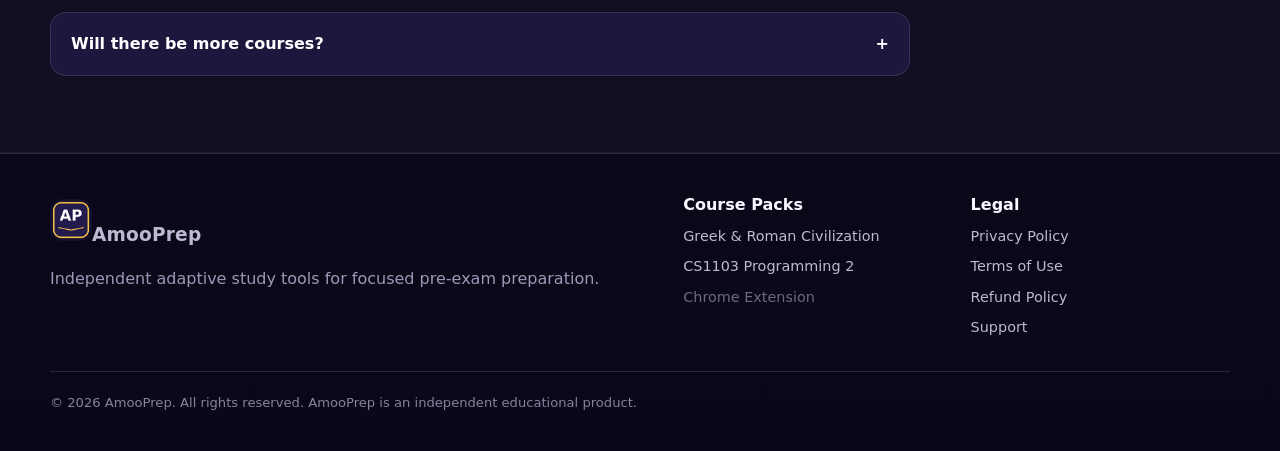
==== commit f7673837: "Show CS1103 $9.99 price on homepage" ====
--- a/index.html
+++ b/index.html
@@ -83,7 +83,7 @@
       <div class="section-head"><span class="eyebrow">AmooPrep Course Library</span><h2>Choose the course you want to study.</h2><p>Each pack has its own study bank, progress, mastery data, and Premium entitlement while using the same AmooPrep application.</p></div>
       <div class="grid-3">
         <div class="card"><span class="eyebrow">Course pack 01</span><h3>Greek & Roman Civilization — Final Review</h3><p>A focused review pack covering political systems, philosophy, wars, society, religion, art, architecture, law, and the continuing Greco-Roman legacy.</p><p><strong>198 original questions • 99 flashcards • $9.99 Premium</strong></p><a class="btn btn-primary" href="courses/greek-roman-civilization.html">View Course</a></div>
-        <div class="card"><span class="eyebrow">Course pack 02</span><h3>CS1103 Programming 2</h3><p>Java programming review with original practice questions, flashcards, adaptive weak-area review, mastery tracking, and mock-exam preparation.</p><p><strong>Separate CS1103 Premium entitlement • Lifetime license • Up to 3 activations</strong></p><a class="btn btn-primary" href="courses/cs1103-programming-2.html">View Course</a></div>
+        <div class="card"><span class="eyebrow">Course pack 02</span><h3>CS1103 Programming 2</h3><p>Java programming review with original practice questions, flashcards, adaptive weak-area review, mastery tracking, and mock-exam preparation.</p><p><strong>$9.99 Premium • Lifetime license • Up to 3 activations</strong></p><a class="btn btn-primary" href="courses/cs1103-programming-2.html">View Course</a></div>
         <div class="card"><span class="eyebrow">Growing library</span><h3>More AmooPrep courses</h3><p>Future course packs will continue to be added to this same app and website as the library grows.</p><a class="btn btn-secondary" href="courses/index.html">View Course Library</a></div>
       </div>
     </div>
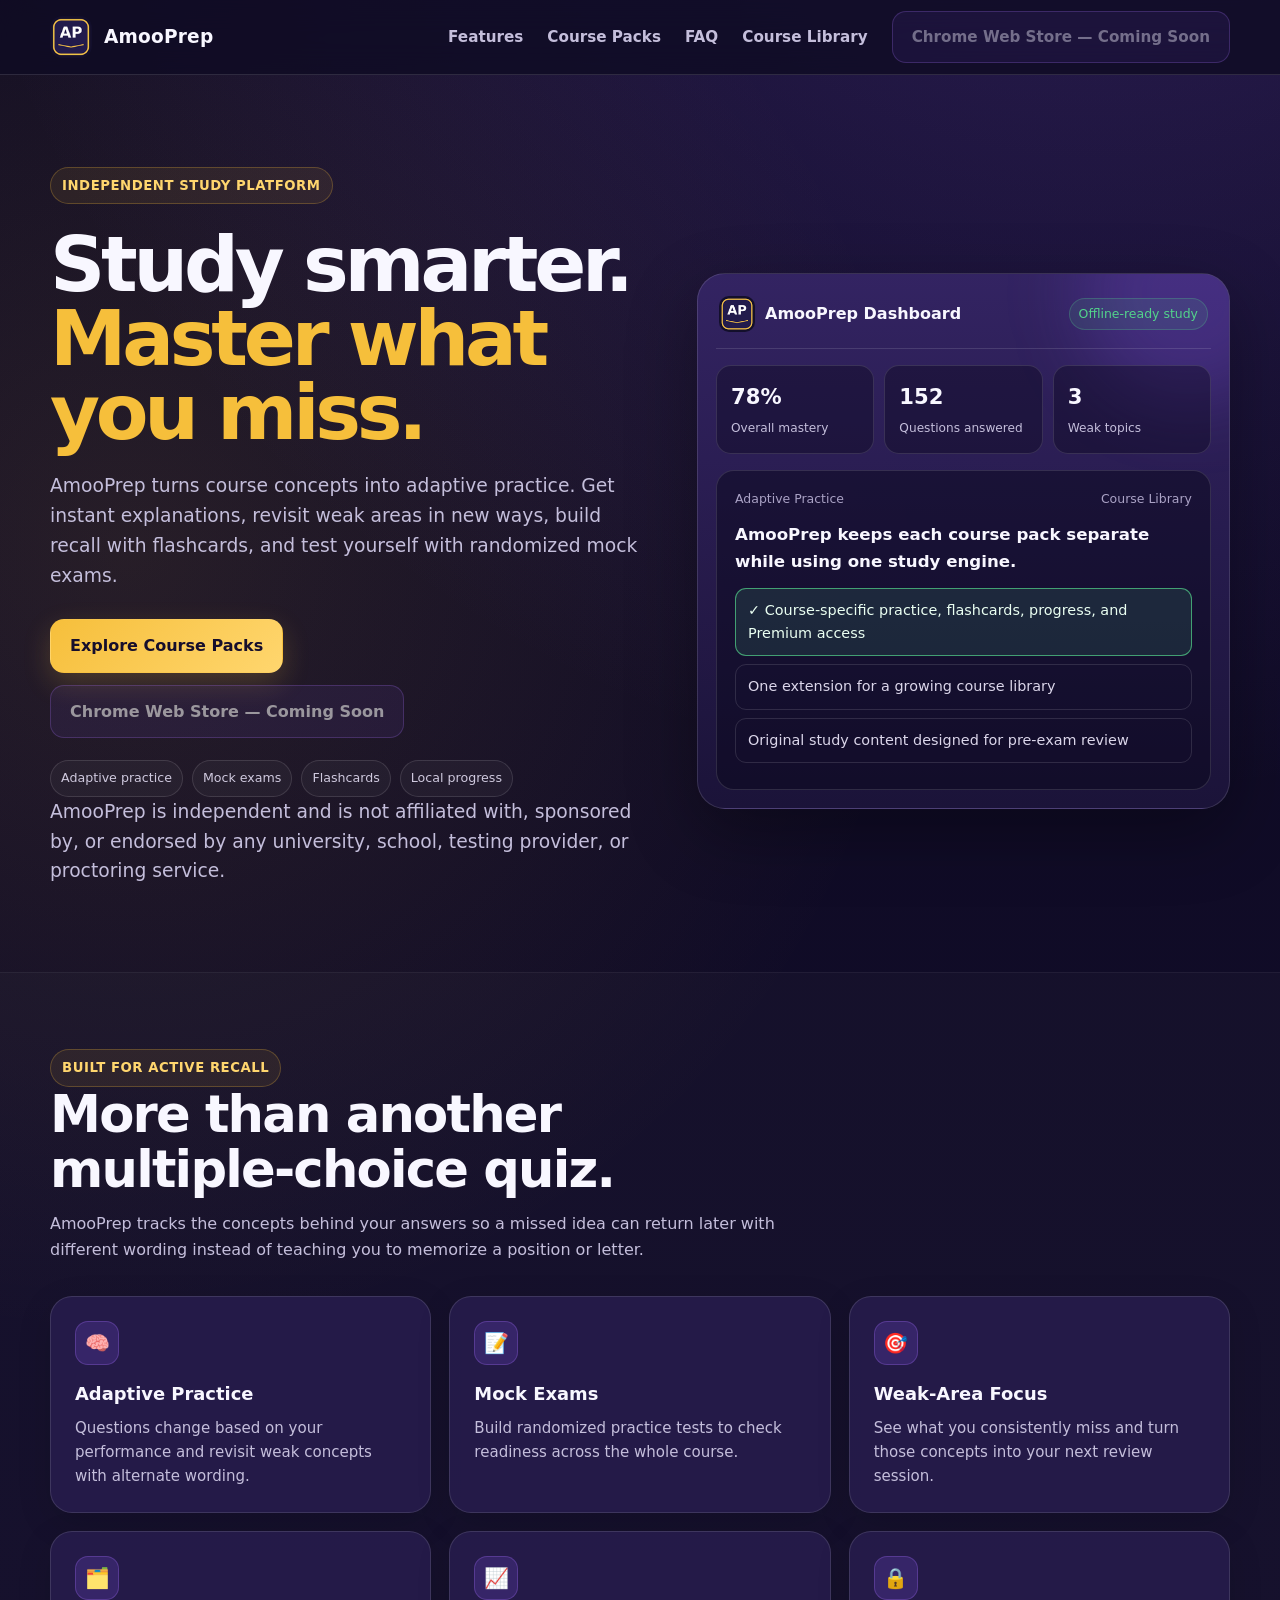
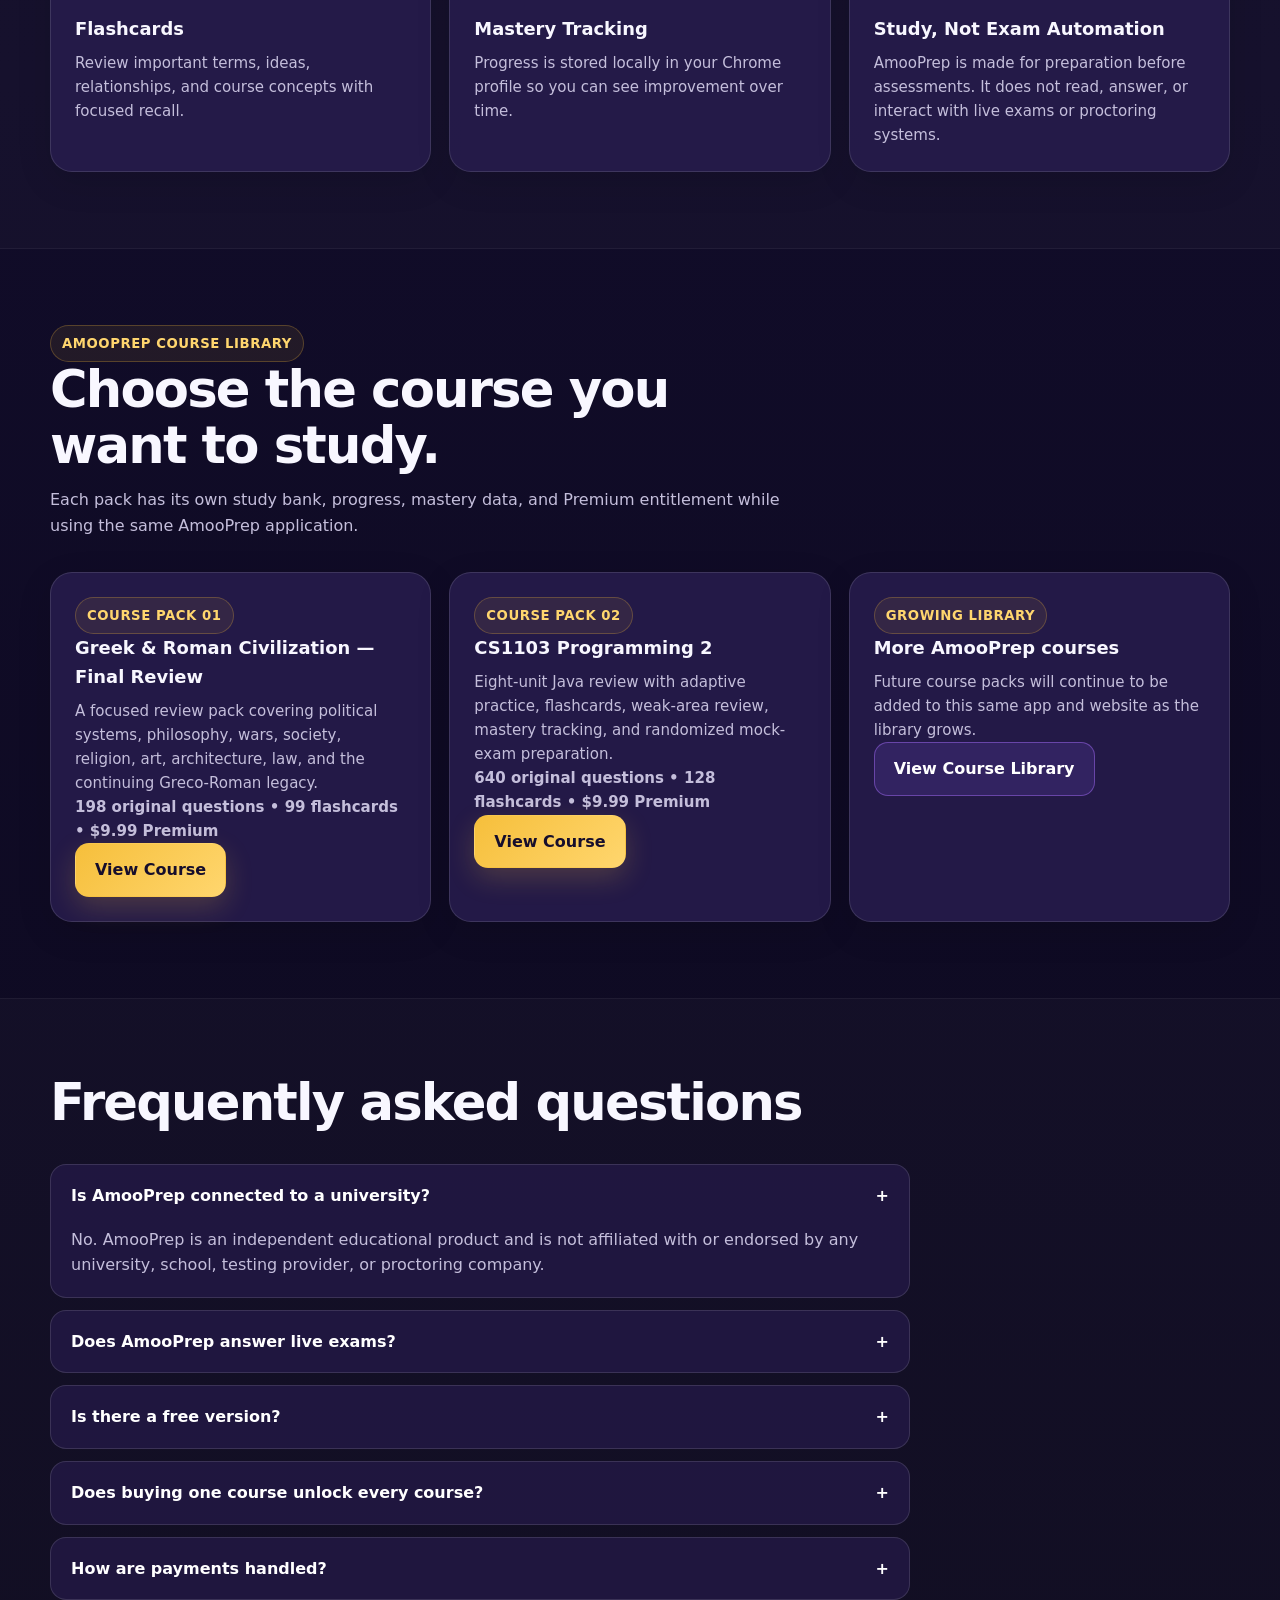
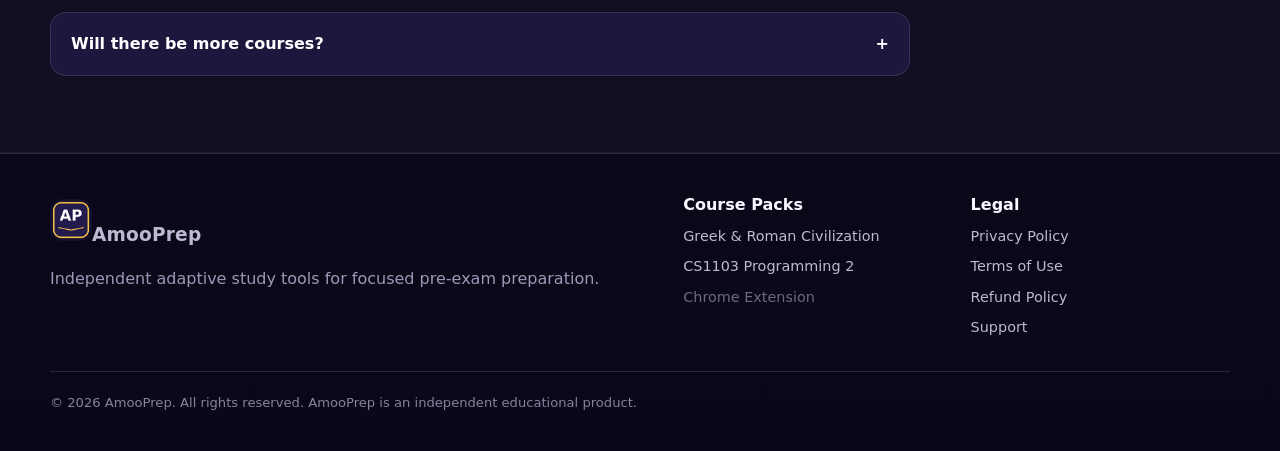
==== commit fccb65a7: "Update homepage for CS1103 640-question course pack" ====
--- a/index.html
+++ b/index.html
@@ -83,7 +83,7 @@
       <div class="section-head"><span class="eyebrow">AmooPrep Course Library</span><h2>Choose the course you want to study.</h2><p>Each pack has its own study bank, progress, mastery data, and Premium entitlement while using the same AmooPrep application.</p></div>
       <div class="grid-3">
         <div class="card"><span class="eyebrow">Course pack 01</span><h3>Greek & Roman Civilization — Final Review</h3><p>A focused review pack covering political systems, philosophy, wars, society, religion, art, architecture, law, and the continuing Greco-Roman legacy.</p><p><strong>198 original questions • 99 flashcards • $9.99 Premium</strong></p><a class="btn btn-primary" href="courses/greek-roman-civilization.html">View Course</a></div>
-        <div class="card"><span class="eyebrow">Course pack 02</span><h3>CS1103 Programming 2</h3><p>Java programming review with original practice questions, flashcards, adaptive weak-area review, mastery tracking, and mock-exam preparation.</p><p><strong>$9.99 Premium • Lifetime license • Up to 3 activations</strong></p><a class="btn btn-primary" href="courses/cs1103-programming-2.html">View Course</a></div>
+        <div class="card"><span class="eyebrow">Course pack 02</span><h3>CS1103 Programming 2</h3><p>Eight-unit Java review with adaptive practice, flashcards, weak-area review, mastery tracking, and randomized mock-exam preparation.</p><p><strong>640 original questions • 128 flashcards • $9.99 Premium</strong></p><a class="btn btn-primary" href="courses/cs1103-programming-2.html">View Course</a></div>
         <div class="card"><span class="eyebrow">Growing library</span><h3>More AmooPrep courses</h3><p>Future course packs will continue to be added to this same app and website as the library grows.</p><a class="btn btn-secondary" href="courses/index.html">View Course Library</a></div>
       </div>
     </div>
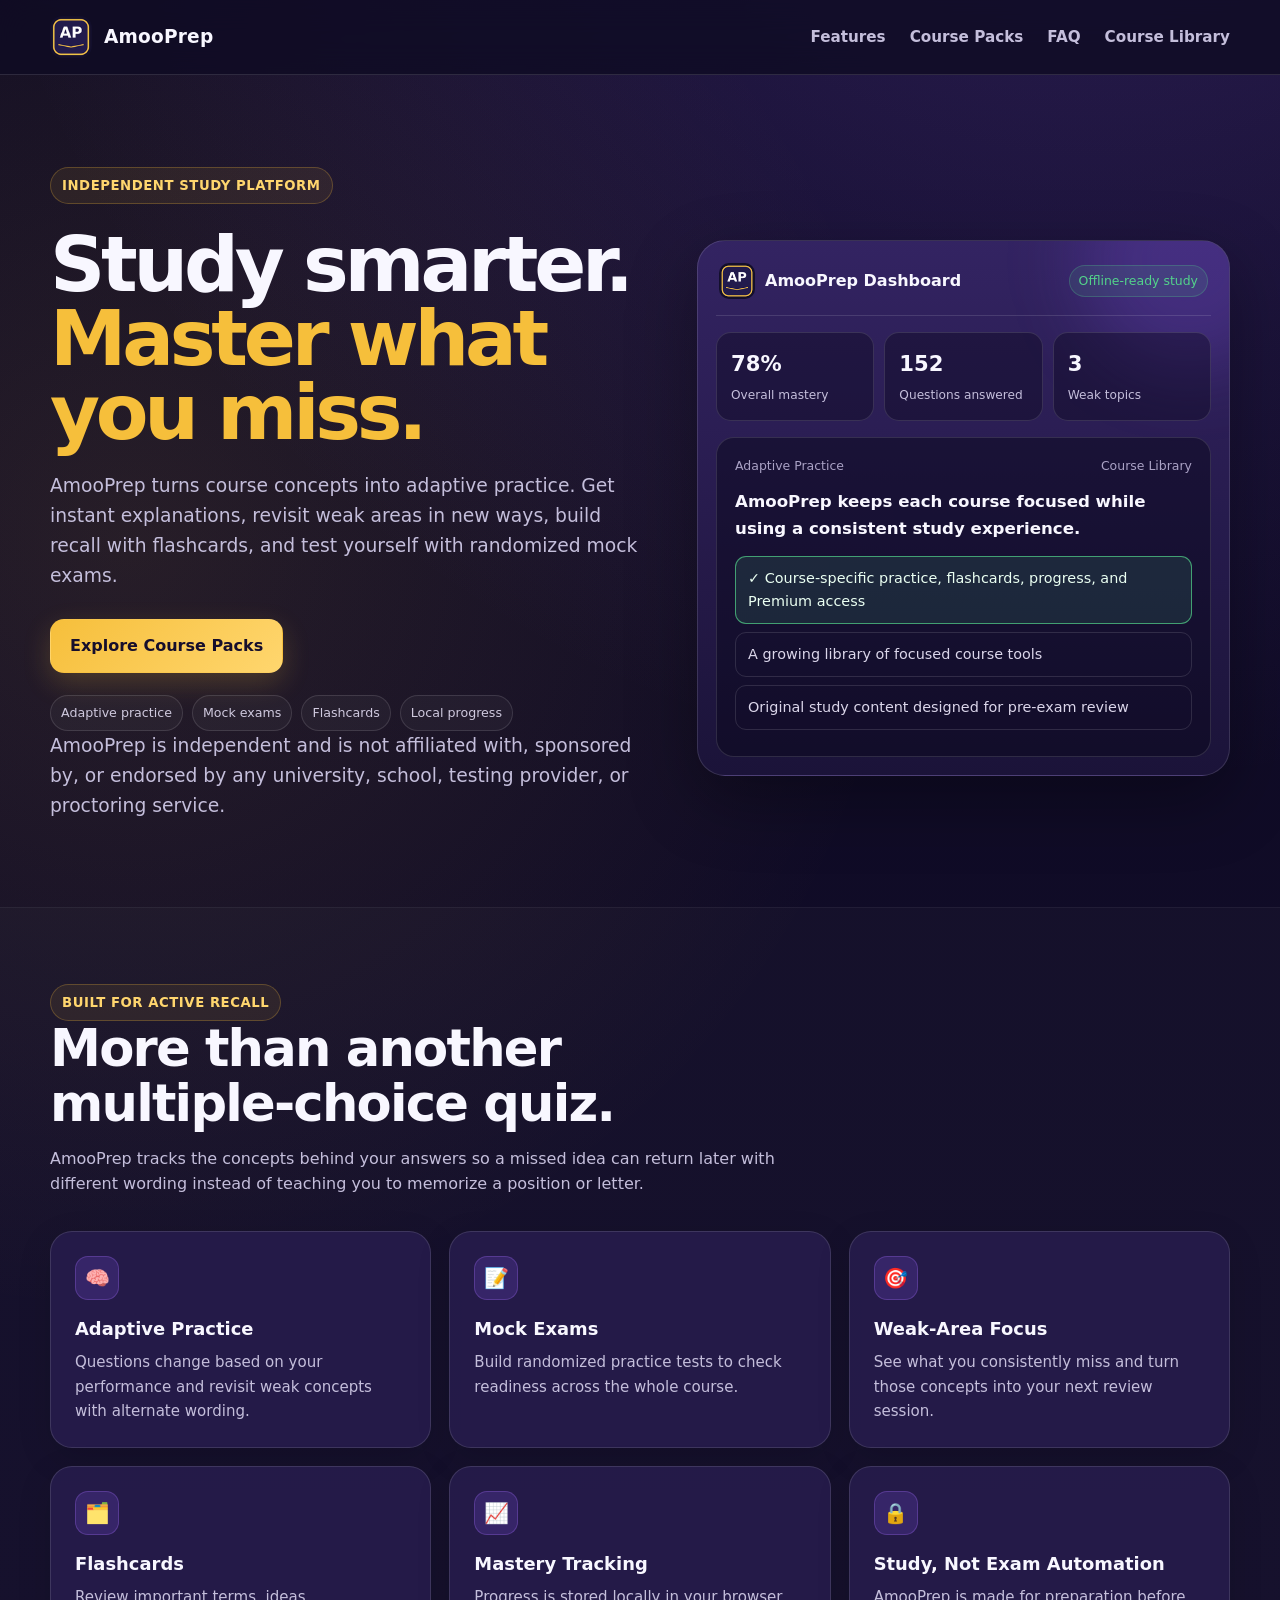
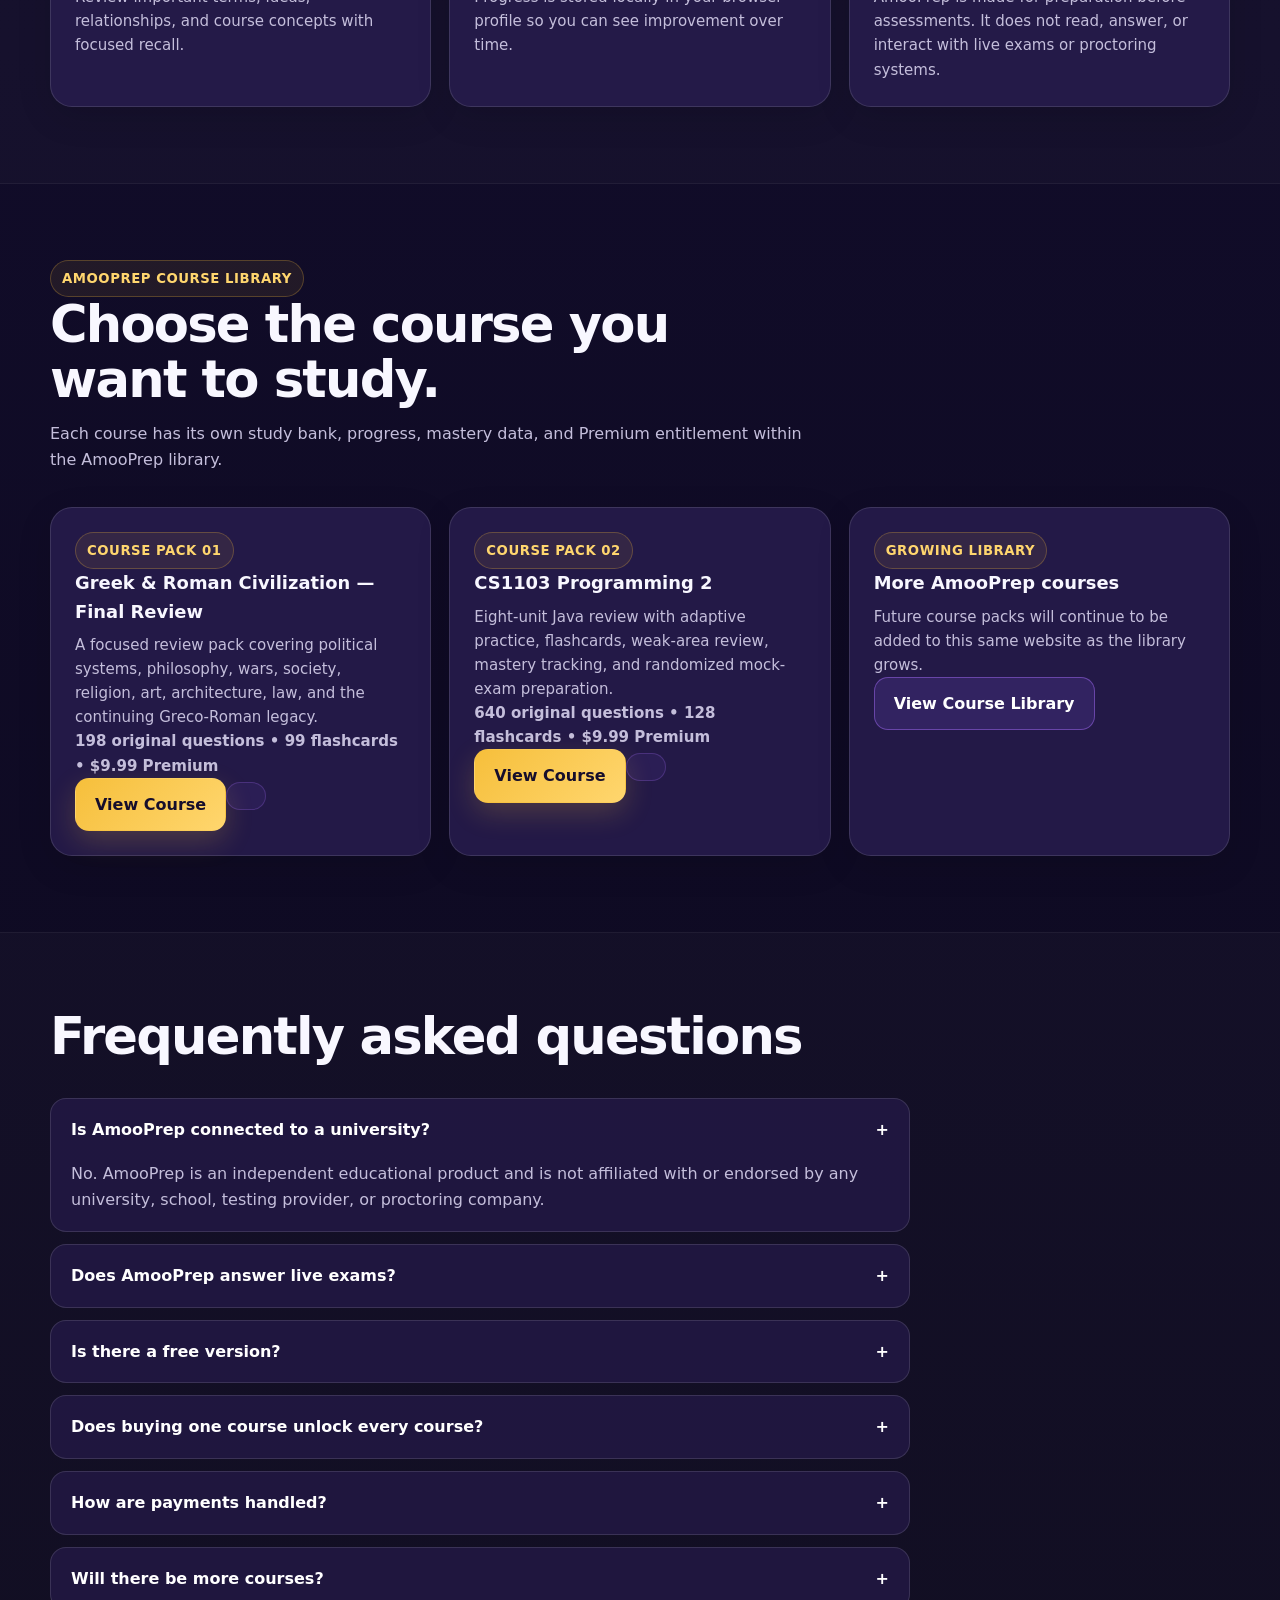
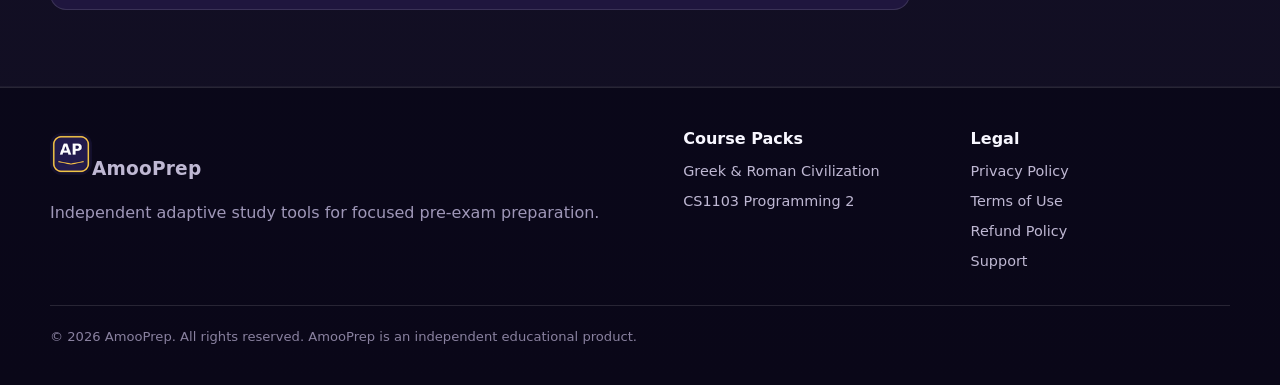
==== commit 750aaab3: "Hide Chrome Store CTAs until course approvals" ====
--- a/index.html
+++ b/index.html
@@ -22,7 +22,6 @@
       <a href="#courses">Course Packs</a>
       <a href="#faq">FAQ</a>
       <a href="courses/index.html">Course Library</a>
-      <a class="btn btn-secondary" data-chrome-store href="courses/index.html">Chrome Web Store</a>
     </nav>
   </div>
 </header>
@@ -36,7 +35,6 @@
         <p>AmooPrep turns course concepts into adaptive practice. Get instant explanations, revisit weak areas in new ways, build recall with flashcards, and test yourself with randomized mock exams.</p>
         <div class="hero-actions">
           <a class="btn btn-primary" href="courses/index.html">Explore Course Packs</a>
-          <a class="btn btn-secondary" data-chrome-store href="courses/index.html">Install on Chrome</a>
         </div>
         <div class="badge-row">
           <span class="badge">Adaptive practice</span><span class="badge">Mock exams</span><span class="badge">Flashcards</span><span class="badge">Local progress</span>
@@ -55,9 +53,9 @@
         </div>
         <div class="question-card">
           <div class="q-meta"><span>Adaptive Practice</span><span>Course Library</span></div>
-          <div class="q-title">AmooPrep keeps each course pack separate while using one study engine.</div>
+          <div class="q-title">AmooPrep keeps each course focused while using a consistent study experience.</div>
           <div class="option correct">✓ Course-specific practice, flashcards, progress, and Premium access</div>
-          <div class="option">One extension for a growing course library</div>
+          <div class="option">A growing library of focused course tools</div>
           <div class="option">Original study content designed for pre-exam review</div>
         </div>
       </div>
@@ -72,7 +70,7 @@
         <div class="card"><div class="icon">📝</div><h3>Mock Exams</h3><p>Build randomized practice tests to check readiness across the whole course.</p></div>
         <div class="card"><div class="icon">🎯</div><h3>Weak-Area Focus</h3><p>See what you consistently miss and turn those concepts into your next review session.</p></div>
         <div class="card"><div class="icon">🗂️</div><h3>Flashcards</h3><p>Review important terms, ideas, relationships, and course concepts with focused recall.</p></div>
-        <div class="card"><div class="icon">📈</div><h3>Mastery Tracking</h3><p>Progress is stored locally in your Chrome profile so you can see improvement over time.</p></div>
+        <div class="card"><div class="icon">📈</div><h3>Mastery Tracking</h3><p>Progress is stored locally in your browser profile so you can see improvement over time.</p></div>
         <div class="card"><div class="icon">🔒</div><h3>Study, Not Exam Automation</h3><p>AmooPrep is made for preparation before assessments. It does not read, answer, or interact with live exams or proctoring systems.</p></div>
       </div>
     </div>
@@ -80,11 +78,11 @@
 
   <section class="section" id="courses">
     <div class="container">
-      <div class="section-head"><span class="eyebrow">AmooPrep Course Library</span><h2>Choose the course you want to study.</h2><p>Each pack has its own study bank, progress, mastery data, and Premium entitlement while using the same AmooPrep application.</p></div>
+      <div class="section-head"><span class="eyebrow">AmooPrep Course Library</span><h2>Choose the course you want to study.</h2><p>Each course has its own study bank, progress, mastery data, and Premium entitlement within the AmooPrep library.</p></div>
       <div class="grid-3">
-        <div class="card"><span class="eyebrow">Course pack 01</span><h3>Greek & Roman Civilization — Final Review</h3><p>A focused review pack covering political systems, philosophy, wars, society, religion, art, architecture, law, and the continuing Greco-Roman legacy.</p><p><strong>198 original questions • 99 flashcards • $9.99 Premium</strong></p><a class="btn btn-primary" href="courses/greek-roman-civilization.html">View Course</a></div>
-        <div class="card"><span class="eyebrow">Course pack 02</span><h3>CS1103 Programming 2</h3><p>Eight-unit Java review with adaptive practice, flashcards, weak-area review, mastery tracking, and randomized mock-exam preparation.</p><p><strong>640 original questions • 128 flashcards • $9.99 Premium</strong></p><a class="btn btn-primary" href="courses/cs1103-programming-2.html">View Course</a></div>
-        <div class="card"><span class="eyebrow">Growing library</span><h3>More AmooPrep courses</h3><p>Future course packs will continue to be added to this same app and website as the library grows.</p><a class="btn btn-secondary" href="courses/index.html">View Course Library</a></div>
+        <div class="card"><span class="eyebrow">Course pack 01</span><h3>Greek & Roman Civilization — Final Review</h3><p>A focused review pack covering political systems, philosophy, wars, society, religion, art, architecture, law, and the continuing Greco-Roman legacy.</p><p><strong>198 original questions • 99 flashcards • $9.99 Premium</strong></p><a class="btn btn-primary" href="courses/greek-roman-civilization.html">View Course</a><a class="btn btn-secondary" data-chrome-store data-course-id="greek-roman-civilization" hidden></a></div>
+        <div class="card"><span class="eyebrow">Course pack 02</span><h3>CS1103 Programming 2</h3><p>Eight-unit Java review with adaptive practice, flashcards, weak-area review, mastery tracking, and randomized mock-exam preparation.</p><p><strong>640 original questions • 128 flashcards • $9.99 Premium</strong></p><a class="btn btn-primary" href="courses/cs1103-programming-2.html">View Course</a><a class="btn btn-secondary" data-chrome-store data-course-id="cs1103-programming-2" hidden></a></div>
+        <div class="card"><span class="eyebrow">Growing library</span><h3>More AmooPrep courses</h3><p>Future course packs will continue to be added to this same website as the library grows.</p><a class="btn btn-secondary" href="courses/index.html">View Course Library</a></div>
       </div>
     </div>
   </section>
@@ -98,7 +96,7 @@
         <div class="faq-item"><button class="faq-q">Is there a free version?<span>+</span></button><div class="faq-a">Yes. Course packs can include a useful free starter set, while Premium expands the available study bank and review features for that individual course.</div></div>
         <div class="faq-item"><button class="faq-q">Does buying one course unlock every course?<span>+</span></button><div class="faq-a">No. Premium access is course-specific. Purchasing one AmooPrep course pack does not automatically unlock another course.</div></div>
         <div class="faq-item"><button class="faq-q">How are payments handled?<span>+</span></button><div class="faq-a">Premium checkout is hosted by Lemon Squeezy. AmooPrep does not handle or store card numbers.</div></div>
-        <div class="faq-item"><button class="faq-q">Will there be more courses?<span>+</span></button><div class="faq-a">Yes. AmooPrep is designed as a reusable multi-course study platform, so additional course packs can be added without creating a separate extension for each subject.</div></div>
+        <div class="faq-item"><button class="faq-q">Will there be more courses?<span>+</span></button><div class="faq-a">Yes. AmooPrep is designed to grow into a larger course library, with additional course-specific study tools added over time.</div></div>
       </div>
     </div>
   </section>
@@ -108,7 +106,7 @@
   <div class="container">
     <div class="footer-grid">
       <div><a class="brand" href="index.html"><img src="assets/amooprep-icon-64.png" alt="AmooPrep logo"><span>AmooPrep</span></a><p>Independent adaptive study tools for focused pre-exam preparation.</p></div>
-      <div><h4>Course Packs</h4><a href="courses/greek-roman-civilization.html">Greek & Roman Civilization</a><a href="courses/cs1103-programming-2.html">CS1103 Programming 2</a><a data-chrome-store href="courses/index.html">Chrome Extension</a></div>
+      <div><h4>Course Packs</h4><a href="courses/greek-roman-civilization.html">Greek & Roman Civilization</a><a href="courses/cs1103-programming-2.html">CS1103 Programming 2</a></div>
       <div><h4>Legal</h4><a href="privacy.html">Privacy Policy</a><a href="terms.html">Terms of Use</a><a href="refunds.html">Refund Policy</a><a href="contact.html">Support</a></div>
     </div>
     <div class="copyright">© 2026 AmooPrep. All rights reserved. AmooPrep is an independent educational product.</div>
